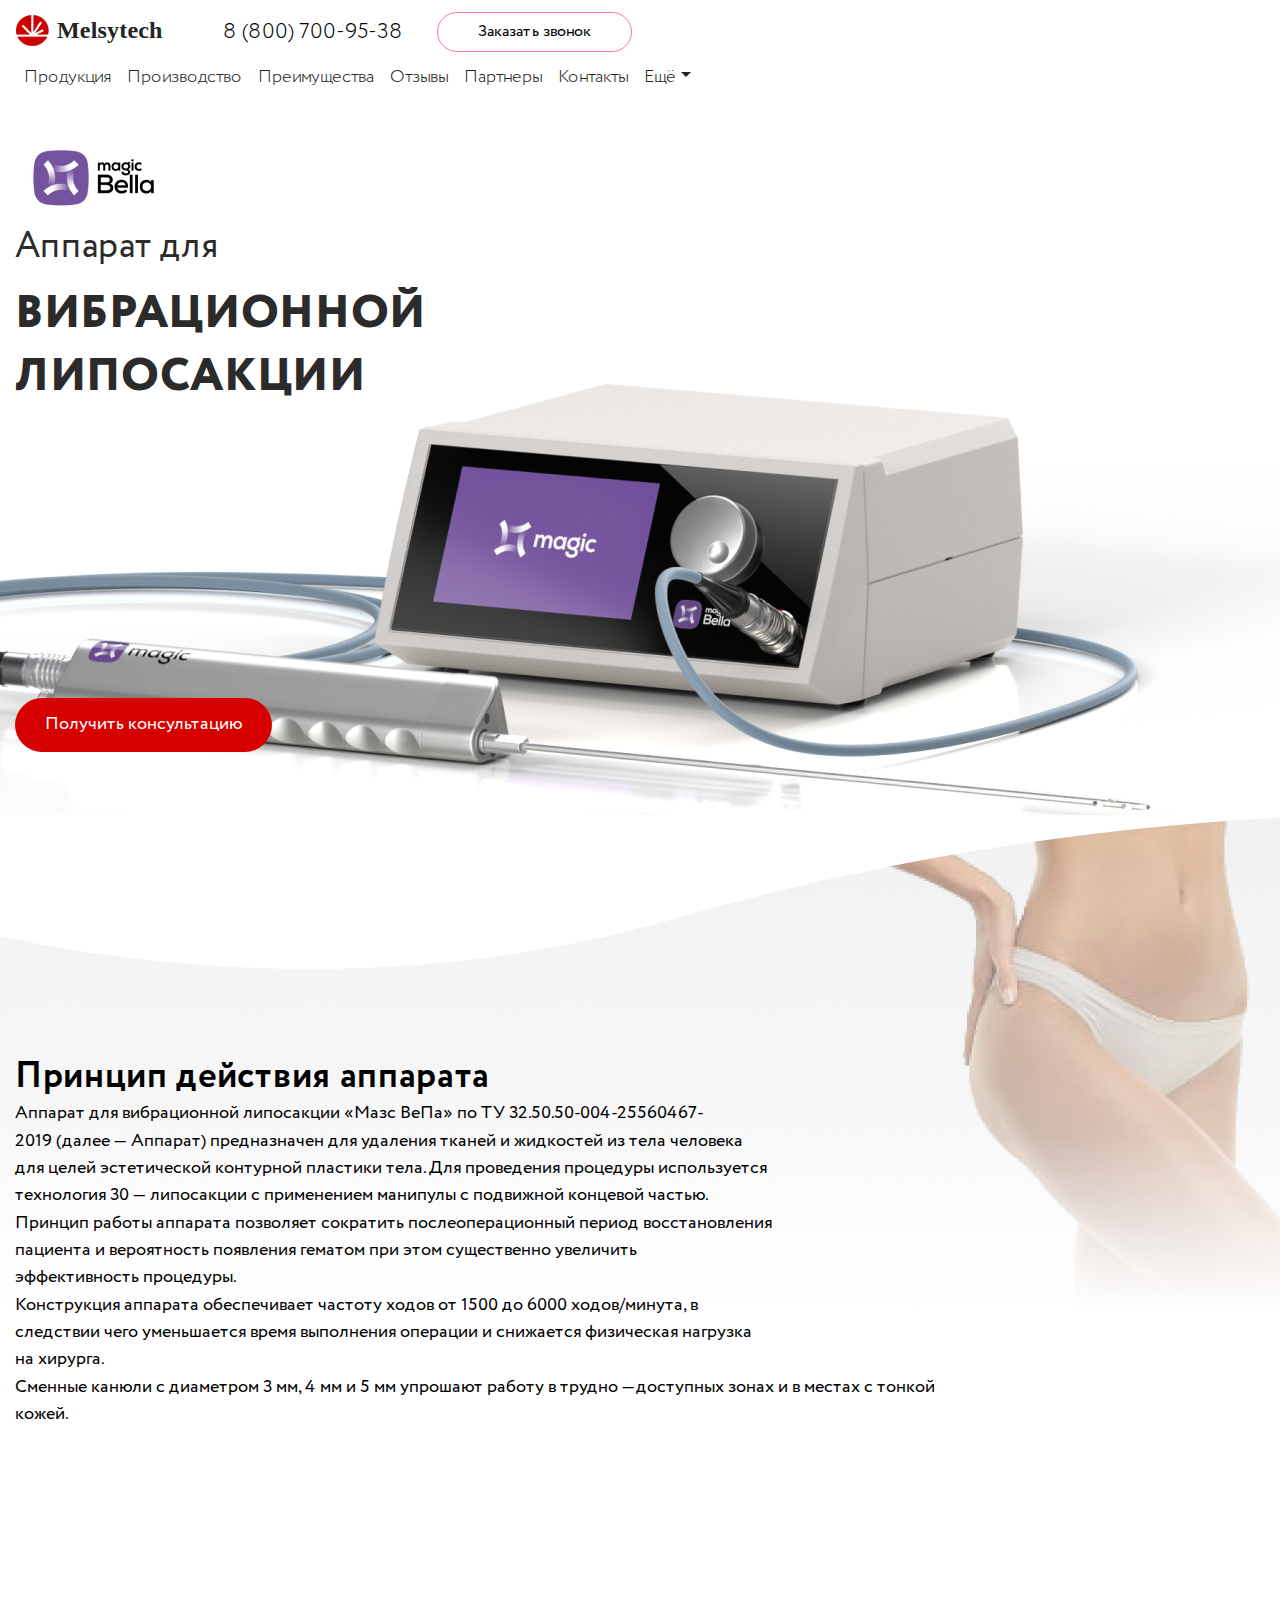
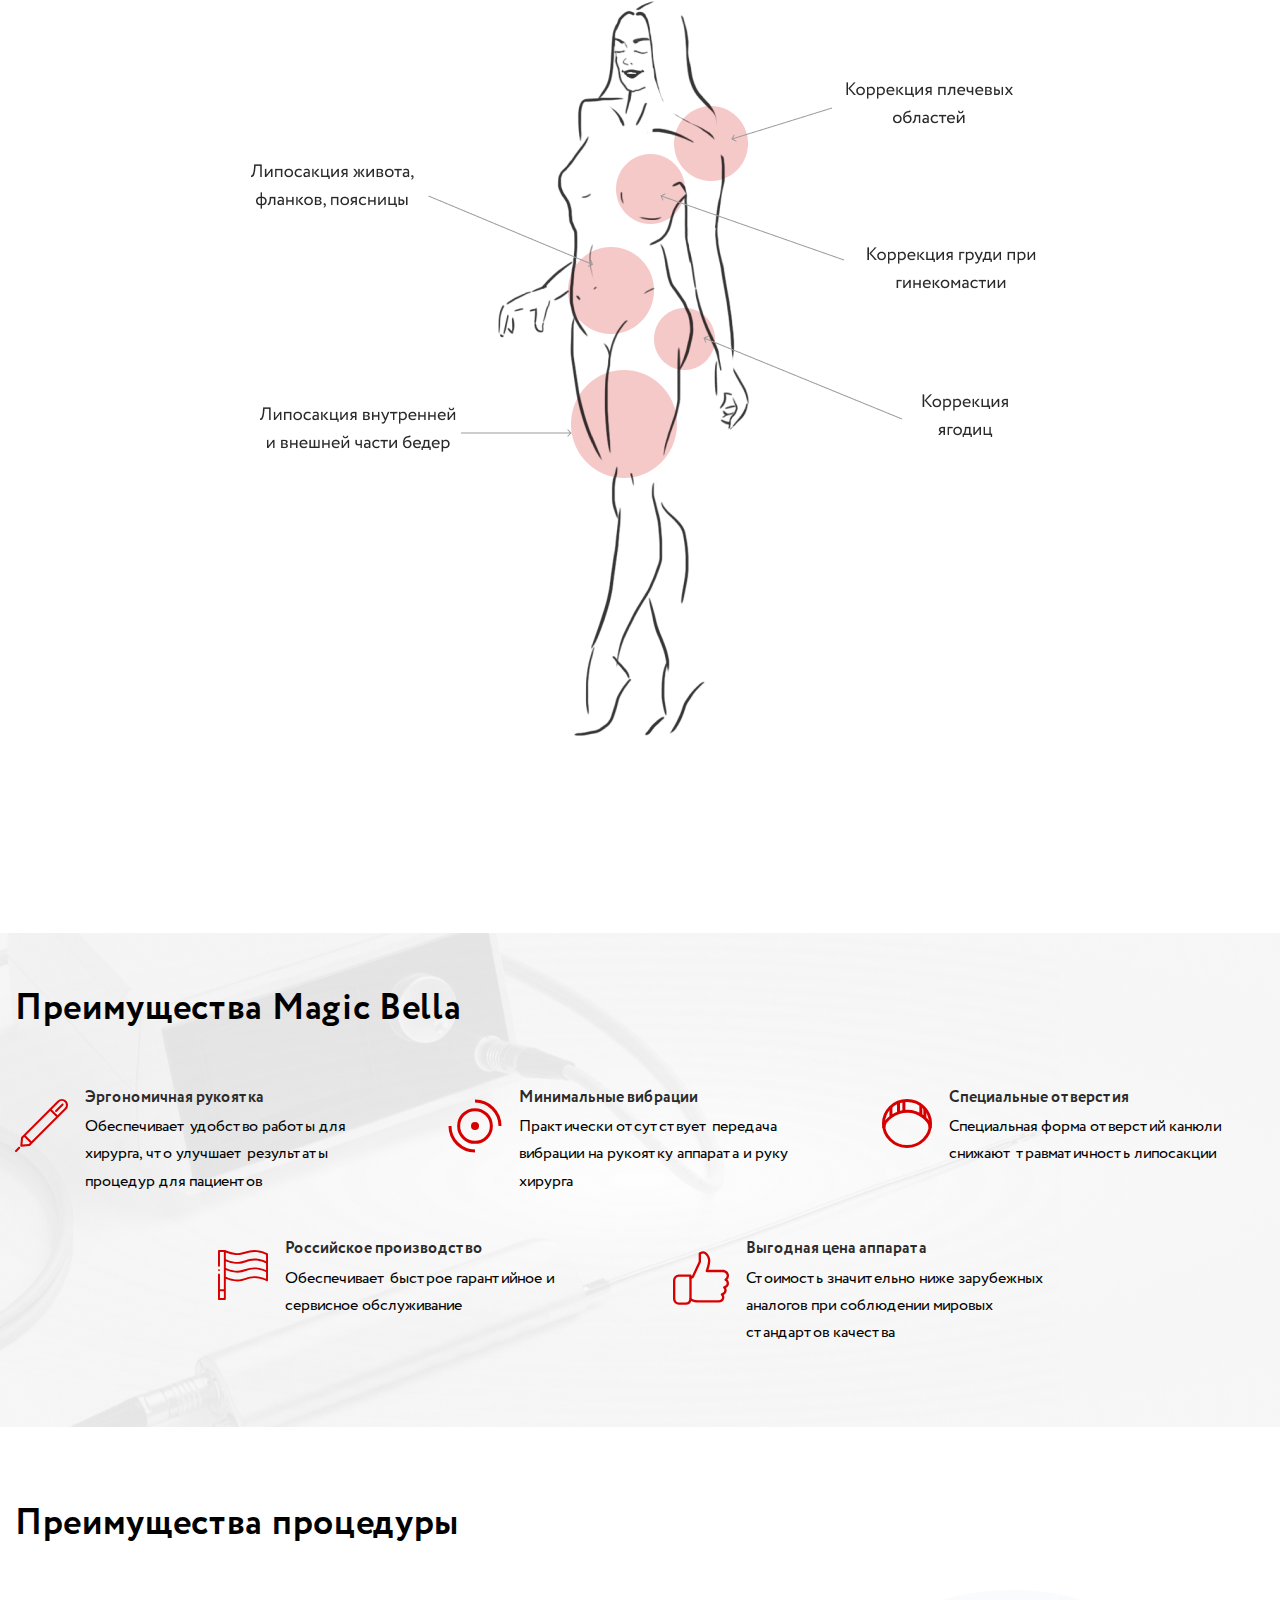
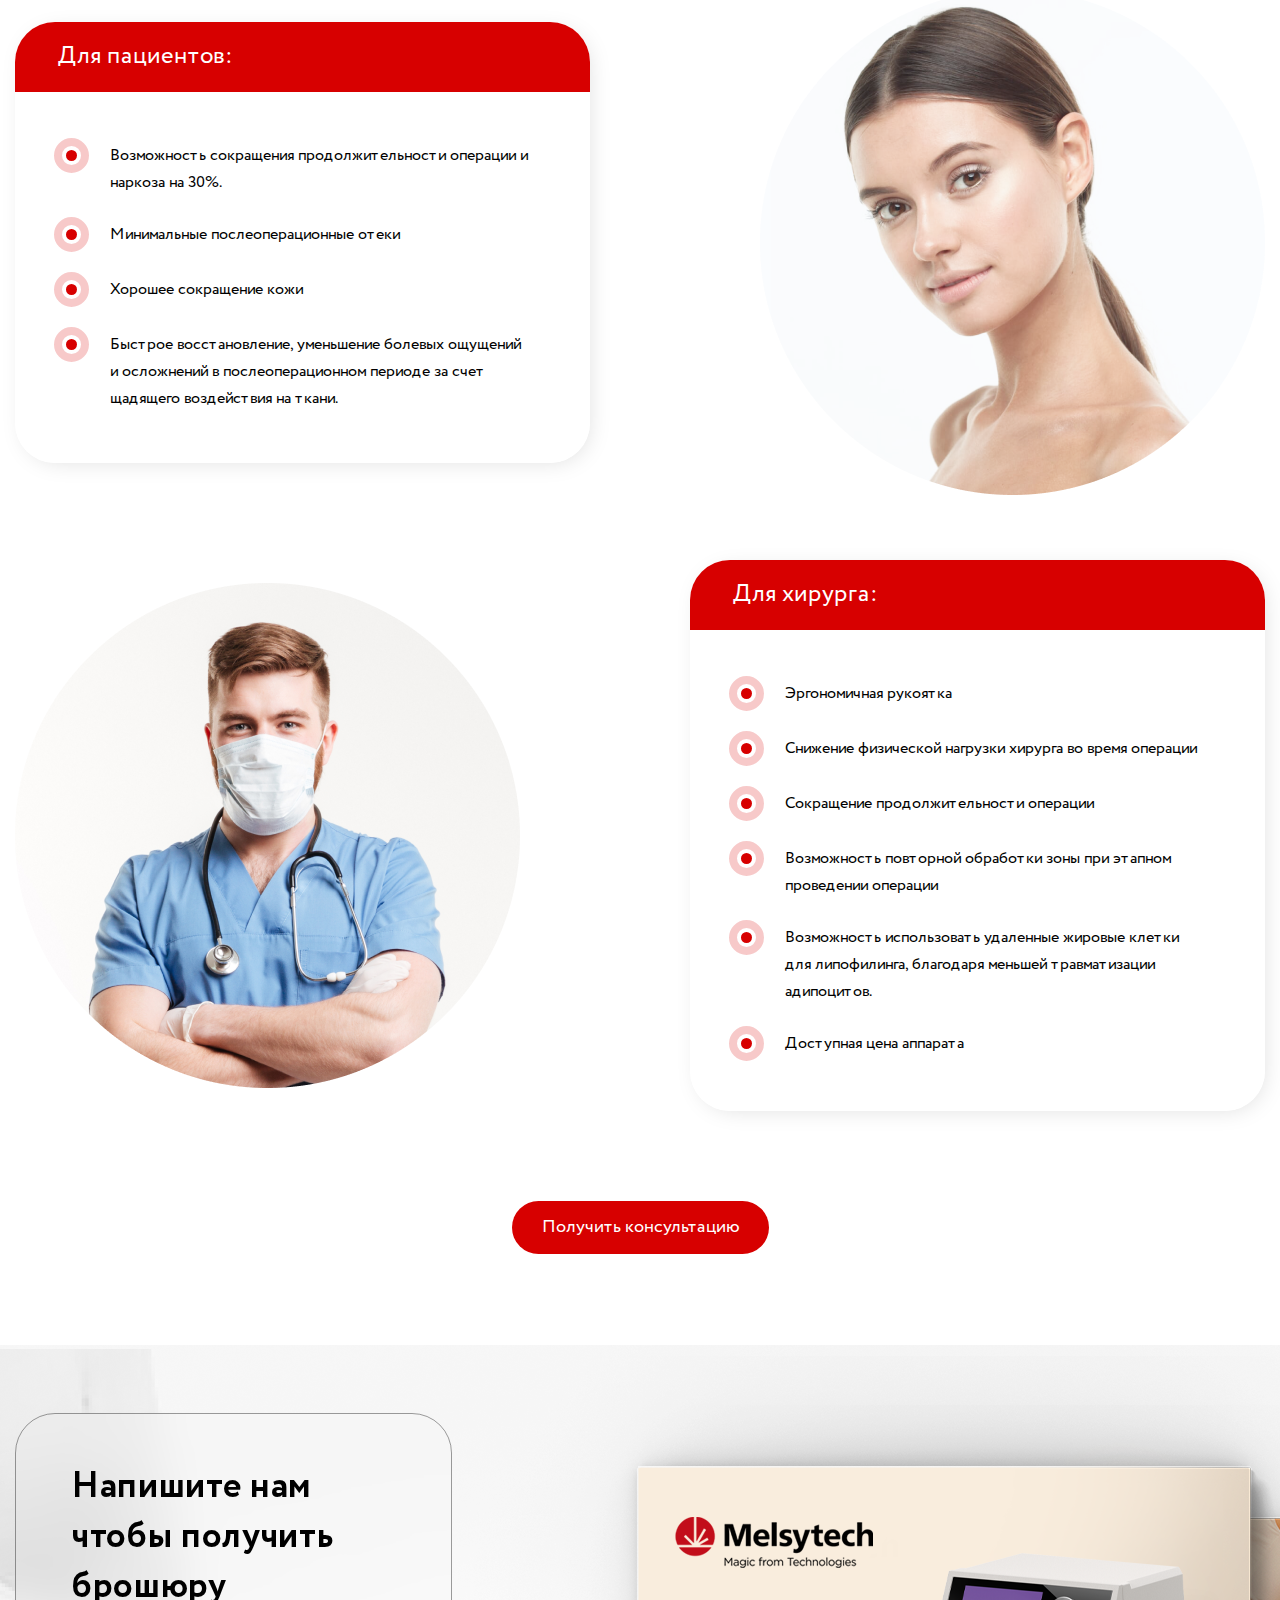
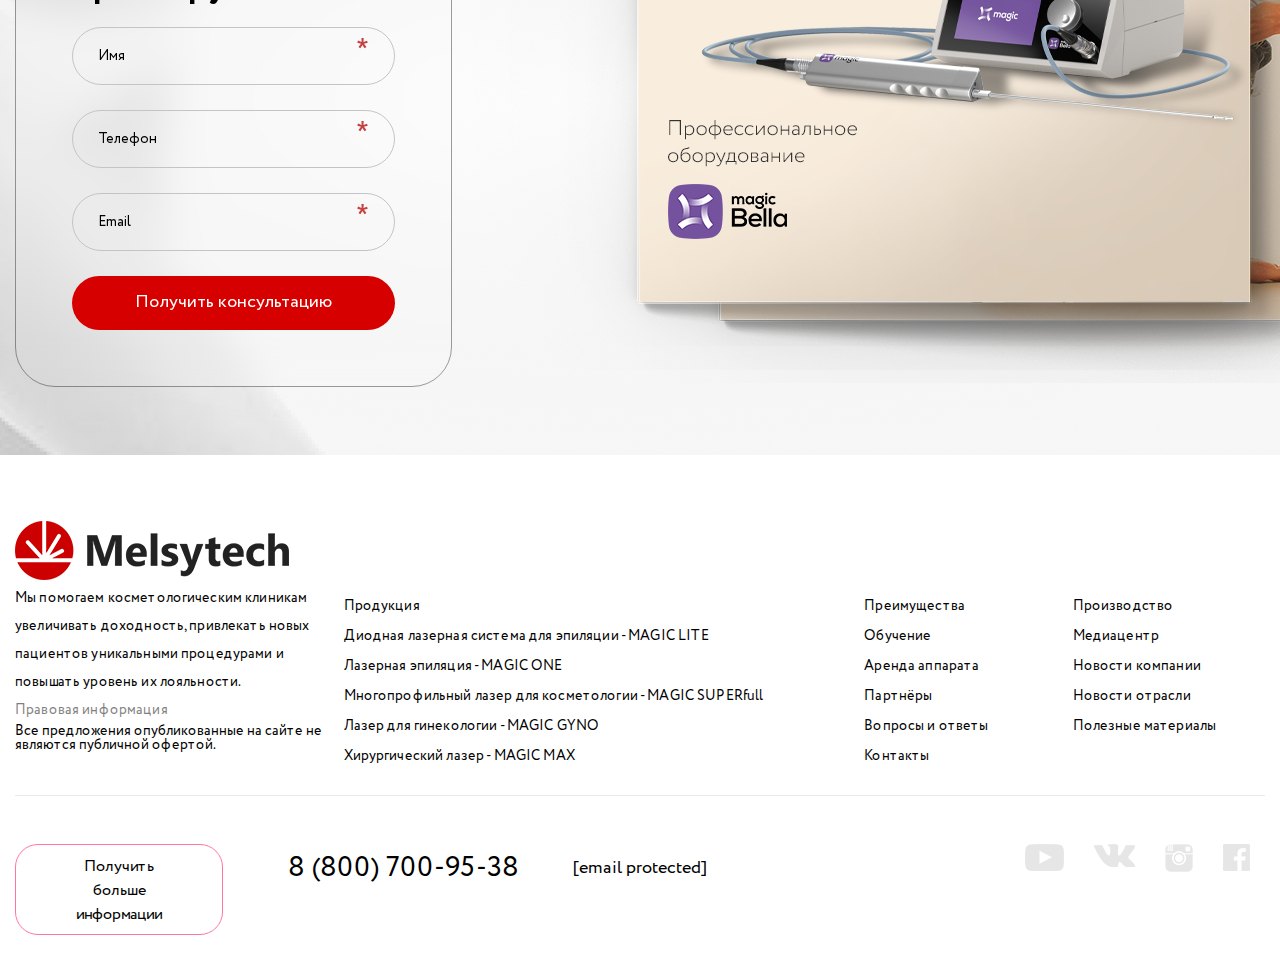
==== index.html @ e40ab468 "page is ready" ====
<!doctype html>
<html lang="ru">

<head>
	<!-- Required meta tags -->
	<meta charset="utf-8">
	<meta name="viewport" content="width=device-width, initial-scale=1, shrink-to-fit=no">

	<!-- Default CSS -->
	<link rel="stylesheet" media="all" href="./css/css_pSEHgID-V4VmDGfSqrvkkqEFLOm-zpzA_UMDF51PB4M.css" />
	<link rel="stylesheet" media="all" href="./css/css_j7OhJWzUs9A55HJG-12FuVq6Wwbp2AlneRuxqERbVkU.css" />
	<link rel="stylesheet" media="all" href="./css/css_Hq2mtmaqJSZX9ZZsW_N9668YguRRNv5N-fmL_kbcU0M.css" />

	<!-- Styles -->
	<link rel="stylesheet" href="./css/app.min.css">
	<title>Title</title>
</head>

<body>

	<header id="header header--main" class="header with-carousel" role="banner" aria-label="Шапка сайта">
		<nav class="navbar" id="navbar-top">
			<div class="container">
				<div class="navbar-expand-lg">
					<div class="row">
						<div class="wrapper-for-menu">
							<div class="top-nav-logo-tel">

								<section class="row region region-top-header">
									<a href="/" title="Главная" rel="home" class="navbar-brand">
										<img src="./images/dest/logo.png" alt="Главная" class="img-fluid d-inline-block align-top" />
										<span class="ml-2 d-none d-md-inline">Melsytech</span>
									</a>
									<div id="block-block-for-phone-and-button-in-header"
										class="block-with-phone-and-button-header block block-block-content block-block-contente2b92b1b-bab0-4127-a529-b491afe2fe18">


										<div class="content">
											<div class="row bs-1col block-content block-content--type-basic block-content--view-mode-default">

												<div class="col-sm-12 col-lg-12 col-xl-12 bs-region bs-region--main">

													<div
														class="clearfix text-formatted field field--name-body field--type-text-with-summary field--label-hidden field__item">
														<span><a href="tel:8 (800) 700-95-38">8 (800) 700-95-38</a></span>
														<a href="/form/request-call"
															class="btn btn-outline-primary webform-dialog webform-dialog-narrow button">Заказать
															звонок</a></div>

												</div>
											</div>


										</div>
									</div>

								</section>

							</div>
							<button class="navbar-toggler navbar-toggler-right" type="button" data-toggle="collapse"
								data-target="#CollapsingNavbar" aria-controls="CollapsingNavbar" aria-expanded="false"
								aria-label="Toggle navigation">
								<svg xmlns="http://www.w3.org/2000/svg" viewBox="0 0 30 30" width="30" height="30" focusable="false">
									<title>Menu</title>
									<path stroke="currentColor" stroke-width="2" stroke-linecap="round" stroke-miterlimit="10"
										d="M4 7h22M4 15h22M4 23h22"></path>
								</svg>
							</button>
						</div>
						<div class="collapse navbar-collapse" id="CollapsingNavbar">
							<nav role="navigation" aria-labelledby="block-lasermagic-main-menu-menu" id="block-lasermagic-main-menu"
								class="block block-menu navigation menu--main">

								<h2 class="sr-only" id="block-lasermagic-main-menu-menu">Основная навигация</h2>



								<ul class="clearfix nav navbar-nav">
									<li class="nav-item">
										<a href="/production" class="nav-link" data-drupal-link-system-path="node/8">Продукция</a>
									</li>
									<li class="nav-item">
										<a href="/proizvodstvo" class="nav-link" data-drupal-link-system-path="node/11">Производство</a>
									</li>
									<li class="nav-item">
										<a href="/preimuschestva" class="nav-link" data-drupal-link-system-path="node/9">Преимущества</a>
									</li>
									<li class="nav-item">
										<a href="/testimonials" class="nav-link" data-drupal-link-system-path="node/228">Отзывы</a>
									</li>
									<li class="nav-item">
										<a href="/partnery" class="nav-link" data-drupal-link-system-path="node/19">Партнеры</a>
									</li>
									<li class="nav-item">
										<a href="/contacts" class="nav-link" data-drupal-link-system-path="node/12">Контакты</a>
									</li>
									<li class="nav-item menu-item--expanded dropdown">
										<span class="nav-link dropdown-toggle" data-toggle="dropdown" aria-expanded="false"
											aria-haspopup="true">Ещё</span>
										<ul class="dropdown-menu">
											<li class="dropdown-item">
												<a href="/arenda-apparata" data-drupal-link-system-path="node/13">Аренда</a>
											</li>
											<li class="dropdown-item">
												<a href="/mediacenter" data-drupal-link-system-path="mediacenter">Медиацентр</a>
											</li>
											<li class="dropdown-item">
												<a href="/voprosy-i-otvety" data-drupal-link-system-path="node/323">Вопросы и ответы</a>
											</li>
											<li class="dropdown-item">
												<a href="/obuchenie" data-drupal-link-system-path="node/275">Обучение</a>
											</li>
										</ul>

									</li>
								</ul>



							</nav>


						</div>
					</div>
				</div>
			</div>
		</nav>
	</header>

	<main class="main">

		<section class="intro">
			<div class="container">
				<div class="intro__wrapper">
					<img src="./images/dest/magic.png" alt="Magic" class="intro__logo">
					<div class="intro__suptitle">
						Аппарат для
					</div>
					<h1 class="intro__title">
						вибрационной<br>
						липосакции
					</h1>
					<button type="button" class="btn btn-red intro__btn">
						Получить консультацию
					</button>
				</div>
			</div>

			<!-- <img src="./images/dest/intro.png" alt="intro" class="intro__bg"> -->
		</section>

		<section class="principle">
			<div class="container">
				<div class="principle__inner">
					<div class="principle__wrapper">
						<h2 class="principle__title">Принцип действия аппарата </h2>
						<p class="principle__text">
							Аппарат для вибрационной липосакции «Мазс ВеПа» по ТУ 32.50.50-004-25560467-<br>
							2019 (далее — Аппарат) предназначен для удаления тканей и жидкостей из тела человека<br>
							для целей эстетической контурной пластики тела. Для проведения процедуры используется<br>
							технология 30 — липосакции с применением манипулы с подвижной концевой частью.<br>
							Принцип работы аппарата позволяет сократить послеоперационный период восстановления<br>
							пациента и вероятность появления гематом при этом существенно увеличить<br>
							эффективность процедуры.<br>
							Конструкция аппарата обеспечивает частоту ходов от 1500 до 6000 ходов/минута, в<br>
							следствии чего уменьшается время выполнения операции и снижается физическая нагрузка<br>
							на хирурга.<br>
							Сменные канюли с диаметром 3 мм, 4 мм и 5 мм упрошают работу в трудно —доступных зонах и в местах с тонкой
							кожей.
						</p>
					</div>
				</div>
			</div>
		</section>

		<div class="area">
			<div class="container">
				<div class="area__wrapper">
					<h2 class="area__title no-xl xs">
						Области применения вибрационной липосакции
					</h2>
					<picture>
						<source srcset="./images/dest/area--mobile.png" media="(max-width: 767px)" />
						<img src="./images/dest/area.png" alt="principle" class="area__img" />
					</picture>
					<div class="area__box no-xl xs">
						<div class="area__list">
							<div class="area__item">
								<span class="area__number">
									1
								</span>
								<p class="area__text">
									Липосакция живота, фланков, поясницы
								</p>
							</div>

							<div class="area__item">
								<span class="area__number">
									2
								</span>
								<p class="area__text">
									Коррекция плечевых областей
								</p>
							</div>

							<div class="area__item">
								<span class="area__number">
									3
								</span>
								<p class="area__text">
									Липосакция внутренней и внешней части бедер
								</p>
							</div>

							<div class="area__item">
								<span class="area__number">
									4
								</span>
								<p class="area__text">
									Коррекция груди при гинекомастии
								</p>
							</div>

							<div class="area__item">
								<span class="area__number">
									5
								</span>
								<p class="area__text">
									Коррекция ягодиц
								</p>
							</div>
						</div>

						<div class="btn__center">
							<button type="button" class="btn btn-red area__btn">
								Получить консультацию
							</button>
						</div>
					</div>
				</div>
			</div>
		</div>

		<section class="benefits">
			<div class="container">
				<h2 class="benefits__title">
					Преимущества<br class="no-xl xs"> Magic Bella
				</h2>
				<div class="benefits__inner">
					<div class="benefits__line">
						<div class="benefits__item">
							<img src="./images/dest/benefits/1.svg" alt="Icon" class="benefits__icon">
							<div class="benefits__content">
								<h3 class="benefits__item__title">
									Эргономичная рукоятка
								</h3>
								<p class="benefits__item__description">
									Обеспечивает удобство работы
									для хирурга, что улучшает результаты
									процедур для пациентов
								</p>
							</div>
						</div>

						<div class="benefits__item">
							<img src="./images/dest/benefits/2.svg" alt="Icon" class="benefits__icon">
							<div class="benefits__content">
								<h3 class="benefits__item__title">
									Минимальные вибрации
								</h3>
								<p class="benefits__item__description">
									Практически отсутствует передача вибрации на рукоятку аппарата и руку хирурга
								</p>
							</div>
						</div>

						<div class="benefits__item">
							<img src="./images/dest/benefits/3.svg" alt="Icon" class="benefits__icon">
							<div class="benefits__content">
								<h3 class="benefits__item__title">
									Специальные отверстия
								</h3>
								<p class="benefits__item__description">
									Специальная форма отверстий канюли снижают травматичность липосакции
								</p>
							</div>
						</div>
					</div>

					<div class="benefits__line benefits__line--two">
						<div class="benefits__item">
							<img src="./images/dest/benefits/4.svg" alt="Icon" class="benefits__icon">
							<div class="benefits__content">
								<h3 class="benefits__item__title">
									Российское производство
								</h3>
								<p class="benefits__item__description">
									Обеспечивает быстрое гарантийное
									и сервисное обслуживание
								</p>
							</div>
						</div>

						<div class="benefits__item">
							<img src="./images/dest/benefits/5.svg" alt="Icon" class="benefits__icon">
							<div class="benefits__content">
								<h3 class="benefits__item__title">
									Выгодная цена аппарата
								</h3>
								<p class="benefits__item__description">
									Стоимость значительно ниже
									зарубежных аналогов при соблюдении
									мировых стандартов качества
								</p>
							</div>
						</div>
					</div>
				</div>
			</div>
		</section>

		<section class="advantages">
			<div class="container">
				<h2 class="advantages__title">
					Преимущества процедуры
				</h2>

				<div class="advantages__inner">

					<div class="advantages__item">

						<div class="advantages__info">
							<div class="advanages__header">
								<h4 class="advantages__infO__title">
									Для пациентов:
								</h4>
							</div>

							<ul class="advantages__list">

								<li class="advantages__list__item">
									<img src="./images/dest/list.svg" alt="dot" class="advantages__list__icon">
									<span class="advantages__list__text">
										Возможность сокращения продолжительности операции и наркоза на 30%.
									</span>
								</li>

								<li class="advantages__list__item">
									<img src="./images/dest/list.svg" alt="dot" class="advantages__list__icon">
									<span class="advantages__list__text">
										Минимальные послеоперационные отеки
									</span>
								</li>

								<li class="advantages__list__item">
									<img src="./images/dest/list.svg" alt="dot" class="advantages__list__icon">
									<span class="advantages__list__text">
										Хорошее сокращение кожи
									</span>
								</li>

								<li class="advantages__list__item">
									<img src="./images/dest/list.svg" alt="dot" class="advantages__list__icon">
									<span class="advantages__list__text">
										Быстрое восстановление, уменьшение болевых ощущений и осложнений в послеоперационном периоде за счет
										щадящего воздействия на ткани.
									</span>
								</li>

							</ul>

						</div>

						<img src="./images/dest/advantages-1.png" alt="advantages" class="advantages__photo">
					</div>

					<div class="advantages__item">

						<img src="./images/dest/advantages-2.png" alt="advantages" class="advantages__photo">

						<div class="advantages__info">
							<div class="advanages__header">
								<h4 class="advantages__infO__title">
									Для хирурга:
								</h4>
							</div>

							<ul class="advantages__list">

								<li class="advantages__list__item">
									<img src="./images/dest/list.svg" alt="dot" class="advantages__list__icon">
									<span class="advantages__list__text">
										Эргономичная рукоятка
									</span>
								</li>

								<li class="advantages__list__item">
									<img src="./images/dest/list.svg" alt="dot" class="advantages__list__icon">
									<span class="advantages__list__text">
										Снижение физической нагрузки хирурга во время операции
									</span>
								</li>

								<li class="advantages__list__item">
									<img src="./images/dest/list.svg" alt="dot" class="advantages__list__icon">
									<span class="advantages__list__text">
										Сокращение продолжительности операции
									</span>
								</li>

								<li class="advantages__list__item">
									<img src="./images/dest/list.svg" alt="dot" class="advantages__list__icon">
									<span class="advantages__list__text">
										Возможность повторной обработки зоны при этапном проведении операции
									</span>
								</li>

								<li class="advantages__list__item">
									<img src="./images/dest/list.svg" alt="dot" class="advantages__list__icon">
									<span class="advantages__list__text">
										Возможность использовать удаленные жировые клетки для липофилинга, благодаря меньшей травматизации
										адипоцитов.
									</span>
								</li>

								<li class="advantages__list__item">
									<img src="./images/dest/list.svg" alt="dot" class="advantages__list__icon">
									<span class="advantages__list__text">
										Доступная цена аппарата
									</span>
								</li>

							</ul>

						</div>

					</div>

				</div>

				<div class="btn__center">
					<button type="button" class="btn btn-red advantages__btn">
						Получить консультацию
					</button>
				</div>
			</div>
		</section>

		<section class="contact">
			<img src="./images/dest/contact__img--1.png" alt="Image" class="contact__img no-md">
			<div class="container">
				<img src="./images/dest/contact__img--1.png" alt="Image" class="contact__img no-xl md">
				<div class="contact__inner">
					<div class="contact__form">
						<form action="/" class="form contact__form">
							<div class="form__wrapper">
								<h2 class="form__title">
									Напишите нам чтобы получить брошюру
								</h2>
								<div class="form__item">
									<input placeholder="Имя" type="text" id="name" name="name" class="form__input" required>
									<img src="./images/dest/star.svg" alt="Star" class="form__star">
								</div>

								<div class="form__item">
									<input placeholder="Телефон" type="tel" id="tel" name="tel" class="form__input input__phone" required>
									<img src="./images/dest/star.svg" alt="Star" class="form__star">
								</div>

								<div class="form__item">
									<input placeholder="Email" type="email" id="email" name="email" class="form__input" required>
									<img src="./images/dest/star.svg" alt="Star" class="form__star">
								</div>

								<button type="submit" class="btn btn-red contact__btn">
									Получить консультацию
								</button>
							</div>
						</form>
					</div>

				</div>
			</div>
		</section>

	</main>

	<footer class="footer__main site-footer parallax_bottom">
		<div class="container-fluid">
			<div class="site-footer__top clearfix">
				<div class="container">
					<section class="row region region-footer-first mt-5 mb-4">
						<div id="block-block-for-logo-and-info-in-footer"
							class="block-footer-1 block block-block-content block-block-contentd25ac7ab-7446-4fb9-8442-0f6b44b1a794">


							<div class="content">
								<div class="row bs-1col block-content block-content--type-basic block-content--view-mode-default">

									<div class="col-sm-12 col-lg-12 col-xl-12 bs-region bs-region--main">

										<div
											class="clearfix text-formatted field field--name-body field--type-text-with-summary field--label-hidden field__item">
											<p><a href="https://magicprodo.ru/"><img alt="Лого" data-entity-type="file"
														data-entity-uuid="65def73d-9a71-4398-b2c8-cfa9a5104dd4"
														src="./images/dest/footer__logo.png" /></a>
											</p>

											<p class="branding-text-footer">Мы помогаем косметологическим клиникам увеличивать
												доходность, привлекать новых пациентов уникальными процедурами и повышать уровень их
												лояльности.</p>

											<p><a class="branding-text-footer branding-link-footer" href="/privacy-policy">Правовая
													информация</a></p>

											<p style="font-size: 14px;">Все предложения опубликованные на сайте не являются публичной
												офертой.</p>
										</div>

									</div>
								</div>


							</div>
						</div>
						<nav role="navigation" aria-labelledby="block-menu-in-footer-1-menu" id="block-menu-in-footer-1"
							class="block-footer-2 block block-menu navigation menu--menu-in-footer-1">

							<h2 class="sr-only" id="block-menu-in-footer-1-menu">Меню в футере 1</h2>



							<ul class="clearfix nav">
								<li class="nav-item">
									<a href="/production" class="nav-link" data-drupal-link-system-path="node/8">Продукция</a>
								</li>
								<li class="nav-item">
									<a href="/magic-lite" class="nav-link" data-drupal-link-system-path="node/229">Диодная лазерная
										система для эпиляции - MAGIC LITE</a>
								</li>
								<li class="nav-item">
									<a href="/magic-one" class="nav-link" data-drupal-link-system-path="node/1">Лазерная эпиляция -
										MAGIC ONE</a>
								</li>
								<li class="nav-item">
									<a href="/magic-super-full" class="nav-link" data-drupal-link-system-path="node/254">Многопрофильный
										лазер для косметологии - MAGIC
										SUPERfull</a>
								</li>
								<li class="nav-item">
									<a href="/magic-gyno" class="nav-link" data-drupal-link-system-path="node/4">Лазер для
										гинекологии - MAGIC GYNO</a>
								</li>
								<li class="nav-item">
									<a href="/magic-max" class="nav-link" data-drupal-link-system-path="node/5">Хирургический лазер
										- MAGIC MAX</a>
								</li>
							</ul>



						</nav>
						<nav role="navigation" aria-labelledby="block-menu-in-footer-2-menu" id="block-menu-in-footer-2"
							class="block-footer-3 block block-menu navigation menu--menu-in-footer-2">

							<h2 class="sr-only" id="block-menu-in-footer-2-menu">Меню в футере 2</h2>



							<ul class="clearfix nav">
								<li class="nav-item">
									<a href="/preimuschestva" class="nav-link" data-drupal-link-system-path="node/9">Преимущества</a>
								</li>
								<li class="nav-item">
									<a href="/obuchenie" class="nav-link" data-drupal-link-system-path="node/275">Обучение</a>
								</li>
								<li class="nav-item">
									<a href="/arenda-apparata" class="nav-link" data-drupal-link-system-path="node/13">Аренда
										аппарата</a>
								</li>
								<li class="nav-item">
									<a href="/partnery" class="nav-link" data-drupal-link-system-path="node/19">Партнёры</a>
								</li>
								<li class="nav-item">
									<a href="/voprosy-i-otvety" class="nav-link" data-drupal-link-system-path="node/323">Вопросы и
										ответы</a>
								</li>
								<li class="nav-item">
									<a href="/contacts" class="nav-link" data-drupal-link-system-path="node/12">Контакты</a>
								</li>
							</ul>



						</nav>
						<nav role="navigation" aria-labelledby="block-menu-in-footer-3-menu" id="block-menu-in-footer-3"
							class="block-footer-4 block block-menu navigation menu--menu-in-footer-3">

							<h2 class="sr-only" id="block-menu-in-footer-3-menu">Меню в футере 3</h2>



							<ul class="clearfix nav">
								<li class="nav-item">
									<a href="/proizvodstvo" class="nav-link" data-drupal-link-system-path="node/11">Производство</a>
								</li>
								<li class="nav-item">
									<a href="/mediacenter" class="nav-link" data-drupal-link-system-path="mediacenter">Медиацентр</a>
								</li>
								<li class="nav-item">
									<a href="/dev" class="nav-link" data-drupal-link-system-path="node/18">Новости компании</a>
								</li>
								<li class="nav-item">
									<a href="/dev" class="nav-link" data-drupal-link-system-path="node/18">Новости отрасли</a>
								</li>
								<li class="nav-item">
									<a href="" class="nav-link">Полезные материалы</a>
								</li>
							</ul>



						</nav>

					</section>
					<hr>
				</div>




			</div>
			<div class="site-footer__bottom">
				<div class="container">
					<section class="row region region-footer-fifth">
						<div id="block-block-for-phone-links-and-email-in-footer"
							class="col-md-12 mt-4 block block-block-content block-block-content2802f2a2-1aac-4e63-b4dd-2a575f2d80d1">


							<div class="content">
								<div class="row bs-1col block-content block-content--type-basic block-content--view-mode-default">

									<div class="col-sm-12 col-lg-12 col-xl-12 bs-region bs-region--main">

										<div
											class="clearfix text-formatted field field--name-body field--type-text-with-summary field--label-hidden field__item">
											<div class="row block-footer-bottom">
												<a href="/form/request-call"
													class="webform-dialog webform-dialog-narrow button btn btn-outline-primary col-xl-3 col-lg-2 col-md-3 link-button"
													href="#">Получить больше информации</a>
												<div class="col-xl-6 col-lg-7 col-md-8 phone-email">
													<span class="phone"><a href="tel:8 (800) 700-95-38">8 (800) 700-95-38</a></span>
													<span class="email"><a
															href="/cdn-cgi/l/email-protection#036a6d656c436e62646a6073716c676c2d7176"><span
																class="__cf_email__"
																data-cfemail="c5acaba3aa85a8a4a2aca6b5b7aaa1aaebb7b0">[email&#160;protected]</span></a></span>
												</div>
												<div class="col-xl-3 col-md-4 col-lg-3 social-buttons">
													<span class="margin-right"><a href="https://www.youtube.com/c/MAGICTECHNOLOGY_MELSYTECH"
															target="_blank"><img alt="youtube" data-entity-type="file"
																data-entity-uuid="2c79c9c1-2110-4d2c-815a-6ae797b362a5"
																src="./images/dest/youtube.png" /></a></span>
													<span class="margin-right">
														<a href="https://vk.com/melsytech" target="_blank">
															<img alt="vk" data-entity-type="file"
																data-entity-uuid="c080bbe4-3f35-4c2c-a50e-452a9e0e36be" src="./images/dest/vk.png" />
														</a>
													</span>
													<span class="margin-right">
														<a href="https://www.instagram.com/melsytech/" target="_blank"><img alt="instagram"
																data-entity-type="file" data-entity-uuid="2421e08a-a690-4d38-b714-cd0d95225852"
																src="./images/dest/insta.png" /></a>
													</span>
													<span>
														<a href="https://www.facebook.com/melsytech/" target="_blank"><img alt="fb"
																data-entity-type="file" data-entity-uuid="8645f76d-d4e6-42d0-b4e4-1773b040dda8"
																src="./images/dest/fa.png" /></a>
													</span>
												</div>
											</div>

										</div>

									</div>
								</div>


							</div>
						</div>
						<div id="block-callback"
							class="block block-block-content block-block-contentc74ef09c-5495-4966-9ecb-b12cd3617860">


							<div class="content">
								<div class="row bs-1col block-content block-content--type-basic block-content--view-mode-default">

									<div class="col-sm-12 col-lg-12 col-xl-12 bs-region bs-region--main">

										<div
											class="clearfix text-formatted field field--name-body field--type-text-with-summary field--label-hidden field__item">
											<link rel="stylesheet" href="https://cdn.envybox.io/widget/cbk.css">
											<script data-cfasync="false"
												src="/cdn-cgi/scripts/5c5dd728/cloudflare-static/email-decode.min.js"></script>
											<script type="bc64cd14e40db4c57ac232f1-text/javascript"
												src="https://cdn.envybox.io/widget/cbk.js?wcb_code=9f79e26b5b40a9ec33d45810763acee3"
												charset="UTF-8" async></script>

										</div>

									</div>
								</div>


							</div>
						</div>

					</section>
				</div>

			</div>
		</div>
	</footer>

	<!-- jQuery -->
	<script src="./js/include/jquery.min.js"></script>

	<!-- jQuery maskedinput -->
	<script src="./js/include/jquery.maskedinput.min.js"></script>

	<!-- Default JS -->
	<script src="./js/js_VXCkxUSMVGTIk21zQHmOR2DOg03uimyHyaqREtatmvU.js"
		type="bc64cd14e40db4c57ac232f1-text/javascript"></script>
	<script src="./js/js_whkGFezq-3UGGWxh8DIczZEDIQo2LcxvKuXEEcZ5jJk.js"></script>
	<script src="https://ajax.cloudflare.com/cdn-cgi/scripts/7089c43e/cloudflare-static/rocket-loader.min.js"
		data-cf-settings="bc64cd14e40db4c57ac232f1-|49" defer=""></script>


	<!-- Custom JS -->
	<script src="./js/app.min.js"></script>
</body>

</html>
---- css/css_pSEHgID-V4VmDGfSqrvkkqEFLOm-zpzA_UMDF51PB4M.css ----
.ajax-progress {
  display: inline-block;
  padding: 1px 5px 2px 5px;
}
[dir="rtl"] .ajax-progress {
  float: right;
}
.ajax-progress-throbber .throbber {
  display: inline;
  padding: 1px 5px 2px;
  background: transparent url(/core/misc/throbber-active.gif) no-repeat 0 center;
}
.ajax-progress-throbber .message {
  display: inline;
  padding: 1px 5px 2px;
}
tr .ajax-progress-throbber .throbber {
  margin: 0 2px;
}
.ajax-progress-bar {
  width: 16em;
}
.ajax-progress-fullscreen {
  position: fixed;
  z-index: 1000;
  top: 48.5%;
  left: 49%;
  width: 24px;
  height: 24px;
  padding: 4px;
  opacity: 0.9;
  border-radius: 7px;
  background-color: #232323;
  background-image: url(/core/misc/loading-small.gif);
  background-repeat: no-repeat;
  background-position: center center;
}
[dir="rtl"] .ajax-progress-fullscreen {
  right: 49%;
  left: auto;
}
.text-align-left {
  text-align: left;
}
.text-align-right {
  text-align: right;
}
.text-align-center {
  text-align: center;
}
.text-align-justify {
  text-align: justify;
}
.align-left {
  float: left;
}
.align-right {
  float: right;
}
.align-center {
  display: block;
  margin-right: auto;
  margin-left: auto;
}
.js input.form-autocomplete {
  background-image: url(/core/misc/throbber-inactive.png);
  background-repeat: no-repeat;
  background-position: 100% center;
}
.js[dir="rtl"] input.form-autocomplete {
  background-position: 0% center;
}
.js input.form-autocomplete.ui-autocomplete-loading {
  background-image: url(/core/misc/throbber-active.gif);
  background-position: 100% center;
}
.js[dir="rtl"] input.form-autocomplete.ui-autocomplete-loading {
  background-position: 0% center;
}
.fieldgroup {
  padding: 0;
  border-width: 0;
}
.container-inline div,
.container-inline label {
  display: inline-block;
}
.container-inline .details-wrapper {
  display: block;
}
.clearfix:after {
  display: table;
  clear: both;
  content: "";
}
.js details:not([open]) .details-wrapper {
  display: none;
}
.hidden {
  display: none;
}
.visually-hidden {
  position: absolute !important;
  overflow: hidden;
  clip: rect(1px, 1px, 1px, 1px);
  width: 1px;
  height: 1px;
  word-wrap: normal;
}
.visually-hidden.focusable:active,
.visually-hidden.focusable:focus {
  position: static !important;
  overflow: visible;
  clip: auto;
  width: auto;
  height: auto;
}
.invisible {
  visibility: hidden;
}
.item-list__comma-list,
.item-list__comma-list li {
  display: inline;
}
.item-list__comma-list {
  margin: 0;
  padding: 0;
}
.item-list__comma-list li:after {
  content: ", ";
}
.item-list__comma-list li:last-child:after {
  content: "";
}
.js .js-hide {
  display: none;
}
.js-show {
  display: none;
}
.js .js-show {
  display: block;
}
.nowrap {
  white-space: nowrap;
}
.position-container {
  position: relative;
}
.progress {
  position: relative;
}
.progress__track {
  min-width: 100px;
  max-width: 100%;
  height: 16px;
  margin-top: 5px;
  border: 1px solid;
  background-color: #fff;
}
.progress__bar {
  width: 3%;
  min-width: 3%;
  max-width: 100%;
  height: 16px;
  background-color: #000;
}
.progress__description,
.progress__percentage {
  overflow: hidden;
  margin-top: 0.2em;
  color: #555;
  font-size: 0.875em;
}
.progress__description {
  float: left;
}
[dir="rtl"] .progress__description {
  float: right;
}
.progress__percentage {
  float: right;
}
[dir="rtl"] .progress__percentage {
  float: left;
}
.progress--small .progress__track {
  height: 7px;
}
.progress--small .progress__bar {
  height: 7px;
  background-size: 20px 20px;
}
.reset-appearance {
  margin: 0;
  padding: 0;
  border: 0 none;
  background: transparent;
  line-height: inherit;
  -webkit-appearance: none;
  -moz-appearance: none;
  appearance: none;
}
.resize-none {
  resize: none;
}
.resize-vertical {
  min-height: 2em;
  resize: vertical;
}
.resize-horizontal {
  max-width: 100%;
  resize: horizontal;
}
.resize-both {
  max-width: 100%;
  min-height: 2em;
  resize: both;
}
table.sticky-header {
  z-index: 500;
  top: 0;
  margin-top: 0;
  background-color: #fff;
}
.system-status-counter__status-icon {
  display: inline-block;
  width: 25px;
  height: 25px;
  vertical-align: middle;
}
.system-status-counter__status-icon:before {
  display: block;
  width: 100%;
  height: 100%;
  content: "";
  background-repeat: no-repeat;
  background-position: center 2px;
  background-size: 16px;
}
.system-status-counter__status-icon--error:before {
  background-image: url(/core/misc/icons/e32700/error.svg);
}
.system-status-counter__status-icon--warning:before {
  background-image: url(/core/misc/icons/e29700/warning.svg);
}
.system-status-counter__status-icon--checked:before {
  background-image: url(/core/misc/icons/73b355/check.svg);
}
.system-status-report-counters__item {
  width: 100%;
  margin-bottom: 0.5em;
  padding: 0.5em 0;
  text-align: center;
  white-space: nowrap;
  background-color: rgba(0, 0, 0, 0.063);
}
@media screen and (min-width: 60em) {
  .system-status-report-counters {
    display: flex;
    flex-wrap: wrap;
    justify-content: space-between;
  }
  .system-status-report-counters__item--half-width {
    width: 49%;
  }
  .system-status-report-counters__item--third-width {
    width: 33%;
  }
}
.system-status-general-info__item {
  margin-top: 1em;
  padding: 0 1em 1em;
  border: 1px solid #ccc;
}
.system-status-general-info__item-title {
  border-bottom: 1px solid #ccc;
}
body.drag {
  cursor: move;
}
tr.region-title {
  font-weight: bold;
}
tr.region-message {
  color: #999;
}
tr.region-populated {
  display: none;
}
tr.add-new .tabledrag-changed {
  display: none;
}
.draggable a.tabledrag-handle {
  float: left;
  overflow: hidden;
  height: 1.7em;
  margin-left: -1em;
  cursor: move;
  text-decoration: none;
}
[dir="rtl"] .draggable a.tabledrag-handle {
  float: right;
  margin-right: -1em;
  margin-left: 0;
}
a.tabledrag-handle:hover {
  text-decoration: none;
}
a.tabledrag-handle .handle {
  width: 14px;
  height: 14px;
  margin: -0.4em 0.5em 0;
  padding: 0.42em 0.5em;
  background: url(/core/misc/icons/787878/move.svg) no-repeat 6px 7px;
}
a.tabledrag-handle:hover .handle,
a.tabledrag-handle:focus .handle {
  background-image: url(/core/misc/icons/000000/move.svg);
}
.touchevents .draggable td {
  padding: 0 10px;
}
.touchevents .draggable .menu-item__link {
  display: inline-block;
  padding: 10px 0;
}
.touchevents a.tabledrag-handle {
  width: 40px;
  height: 44px;
}
.touchevents a.tabledrag-handle .handle {
  height: 21px;
  background-position: 40% 19px;
}
[dir="rtl"] .touch a.tabledrag-handle .handle {
  background-position: right 40% top 19px;
}
.touchevents .draggable.drag a.tabledrag-handle .handle {
  background-position: 50% -32px;
}
.tabledrag-toggle-weight-wrapper {
  text-align: right;
}
[dir="rtl"] .tabledrag-toggle-weight-wrapper {
  text-align: left;
}
.indentation {
  float: left;
  width: 20px;
  height: 1.7em;
  margin: -0.4em 0.2em -0.4em -0.4em;
  padding: 0.42em 0 0.42em 0.6em;
}
[dir="rtl"] .indentation {
  float: right;
  margin: -0.4em -0.4em -0.4em 0.2em;
  padding: 0.42em 0.6em 0.42em 0;
}
.tablesort {
  display: inline-block;
  width: 16px;
  height: 16px;
  background-size: 100%;
}
.tablesort--asc {
  background-image: url(/core/misc/icons/787878/twistie-down.svg);
}
.tablesort--desc {
  background-image: url(/core/misc/icons/787878/twistie-up.svg);
}
div.tree-child {
  background: url(/core/misc/tree.png) no-repeat 11px center;
}
div.tree-child-last {
  background: url(/core/misc/tree-bottom.png) no-repeat 11px center;
}
[dir="rtl"] div.tree-child,
[dir="rtl"] div.tree-child-last {
  background-position: -65px center;
}
div.tree-child-horizontal {
  background: url(/core/misc/tree.png) no-repeat -11px center;
}
.ui-helper-hidden {
  display: none;
}
.ui-helper-hidden-accessible {
  border: 0;
  clip: rect(0 0 0 0);
  height: 1px;
  margin: -1px;
  overflow: hidden;
  padding: 0;
  position: absolute;
  width: 1px;
}
.ui-helper-reset {
  margin: 0;
  padding: 0;
  border: 0;
  outline: 0;
  line-height: 1.3;
  text-decoration: none;
  font-size: 100%;
  list-style: none;
}
.ui-helper-clearfix:before,
.ui-helper-clearfix:after {
  content: "";
  display: table;
  border-collapse: collapse;
}
.ui-helper-clearfix:after {
  clear: both;
}
.ui-helper-zfix {
  width: 100%;
  height: 100%;
  top: 0;
  left: 0;
  position: absolute;
  opacity: 0;
  filter: Alpha(Opacity=0);
}
.ui-front {
  z-index: 100;
}
.ui-state-disabled {
  cursor: default !important;
  pointer-events: none;
}
.ui-icon {
  display: inline-block;
  vertical-align: middle;
  margin-top: -0.25em;
  position: relative;
  text-indent: -99999px;
  overflow: hidden;
  background-repeat: no-repeat;
}
.ui-widget-icon-block {
  left: 50%;
  margin-left: -8px;
  display: block;
}
.ui-widget-overlay {
  position: fixed;
  top: 0;
  left: 0;
  width: 100%;
  height: 100%;
}
.ui-button {
  padding: 0.4em 1em;
  display: inline-block;
  position: relative;
  line-height: normal;
  margin-right: 0.1em;
  cursor: pointer;
  vertical-align: middle;
  text-align: center;
  -webkit-user-select: none;
  -moz-user-select: none;
  -ms-user-select: none;
  user-select: none;
  overflow: visible;
}
.ui-button,
.ui-button:link,
.ui-button:visited,
.ui-button:hover,
.ui-button:active {
  text-decoration: none;
}
.ui-button-icon-only {
  width: 2em;
  box-sizing: border-box;
  text-indent: -9999px;
  white-space: nowrap;
}
input.ui-button.ui-button-icon-only {
  text-indent: 0;
}
.ui-button-icon-only .ui-icon {
  position: absolute;
  top: 50%;
  left: 50%;
  margin-top: -8px;
  margin-left: -8px;
}
.ui-button.ui-icon-notext .ui-icon {
  padding: 0;
  width: 2.1em;
  height: 2.1em;
  text-indent: -9999px;
  white-space: nowrap;
}
input.ui-button.ui-icon-notext .ui-icon {
  width: auto;
  height: auto;
  text-indent: 0;
  white-space: normal;
  padding: 0.4em 1em;
}
input.ui-button::-moz-focus-inner,
button.ui-button::-moz-focus-inner {
  border: 0;
  padding: 0;
}
.ui-resizable {
  position: relative;
}
.ui-resizable-handle {
  position: absolute;
  font-size: 0.1px;
  display: block;
  -ms-touch-action: none;
  touch-action: none;
}
.ui-resizable-disabled .ui-resizable-handle,
.ui-resizable-autohide .ui-resizable-handle {
  display: none;
}
.ui-resizable-n {
  cursor: n-resize;
  height: 7px;
  width: 100%;
  top: -5px;
  left: 0;
}
.ui-resizable-s {
  cursor: s-resize;
  height: 7px;
  width: 100%;
  bottom: -5px;
  left: 0;
}
.ui-resizable-e {
  cursor: e-resize;
  width: 7px;
  right: -5px;
  top: 0;
  height: 100%;
}
.ui-resizable-w {
  cursor: w-resize;
  width: 7px;
  left: -5px;
  top: 0;
  height: 100%;
}
.ui-resizable-se {
  cursor: se-resize;
  width: 12px;
  height: 12px;
  right: 1px;
  bottom: 1px;
}
.ui-resizable-sw {
  cursor: sw-resize;
  width: 9px;
  height: 9px;
  left: -5px;
  bottom: -5px;
}
.ui-resizable-nw {
  cursor: nw-resize;
  width: 9px;
  height: 9px;
  left: -5px;
  top: -5px;
}
.ui-resizable-ne {
  cursor: ne-resize;
  width: 9px;
  height: 9px;
  right: -5px;
  top: -5px;
}
.ui-dialog {
  position: absolute;
  top: 0;
  left: 0;
  padding: 0.2em;
  outline: 0;
}
.ui-dialog .ui-dialog-titlebar {
  padding: 0.4em 1em;
  position: relative;
}
.ui-dialog .ui-dialog-title {
  float: left;
  margin: 0.1em 0;
  white-space: nowrap;
  width: 90%;
  overflow: hidden;
  text-overflow: ellipsis;
}
.ui-dialog .ui-dialog-titlebar-close {
  position: absolute;
  right: 0.3em;
  top: 50%;
  width: 20px;
  margin: -10px 0 0 0;
  padding: 1px;
  height: 20px;
}
.ui-dialog .ui-dialog-content {
  position: relative;
  border: 0;
  padding: 0.5em 1em;
  background: none;
  overflow: auto;
}
.ui-dialog .ui-dialog-buttonpane {
  text-align: left;
  border-width: 1px 0 0 0;
  background-image: none;
  margin-top: 0.5em;
  padding: 0.3em 1em 0.5em 0.4em;
}
.ui-dialog .ui-dialog-buttonpane .ui-dialog-buttonset {
  float: right;
}
.ui-dialog .ui-dialog-buttonpane button {
  margin: 0.5em 0.4em 0.5em 0;
  cursor: pointer;
}
.ui-dialog .ui-resizable-n {
  height: 2px;
  top: 0;
}
.ui-dialog .ui-resizable-e {
  width: 2px;
  right: 0;
}
.ui-dialog .ui-resizable-s {
  height: 2px;
  bottom: 0;
}
.ui-dialog .ui-resizable-w {
  width: 2px;
  left: 0;
}
.ui-dialog .ui-resizable-se,
.ui-dialog .ui-resizable-sw,
.ui-dialog .ui-resizable-ne,
.ui-dialog .ui-resizable-nw {
  width: 7px;
  height: 7px;
}
.ui-dialog .ui-resizable-se {
  right: 0;
  bottom: 0;
}
.ui-dialog .ui-resizable-sw {
  left: 0;
  bottom: 0;
}
.ui-dialog .ui-resizable-ne {
  right: 0;
  top: 0;
}
.ui-dialog .ui-resizable-nw {
  left: 0;
  top: 0;
}
.ui-draggable .ui-dialog-titlebar {
  cursor: move;
}
.media-oembed-content {
  max-width: 100%;
}
.views-align-left {
  text-align: left;
}
.views-align-right {
  text-align: right;
}
.views-align-center {
  text-align: center;
}
.views-view-grid .views-col {
  float: left;
}
.views-view-grid .views-row {
  float: left;
  clear: both;
  width: 100%;
}
.views-display-link + .views-display-link {
  margin-left: 0.5em;
}
@font-face {
  font-family: "flexslider-icon";
  src: url(/libraries/flexslider/fonts/flexslider-icon.eot);
  src: url(/libraries/flexslider/fonts/flexslider-icon.eot#iefix)
      format("embedded-opentype"),
    url(/libraries/flexslider/fonts/flexslider-icon.woff) format("woff"),
    url(/libraries/flexslider/fonts/flexslider-icon.ttf) format("truetype"),
    url(/libraries/flexslider/fonts/flexslider-icon.svg#flexslider-icon)
      format("svg");
  font-weight: normal;
  font-style: normal;
}
.flex-container a:hover,
.flex-slider a:hover {
  outline: none;
}
.slides,
.slides > li,
.flex-control-nav,
.flex-direction-nav {
  margin: 0;
  padding: 0;
  list-style: none;
}
.flex-pauseplay span {
  text-transform: capitalize;
}
.flexslider {
  margin: 0;
  padding: 0;
}
.flexslider .slides > li {
  display: none;
  -webkit-backface-visibility: hidden;
}
.flexslider .slides img {
  width: 100%;
  display: block;
}
.flexslider .slides:after {
  content: "\0020";
  display: block;
  clear: both;
  visibility: hidden;
  line-height: 0;
  height: 0;
}
html[xmlns] .flexslider .slides {
  display: block;
}
* html .flexslider .slides {
  height: 1%;
}
.no-js .flexslider .slides > li:first-child {
  display: block;
}
.flexslider {
  margin: 0 0 60px;
  background: #fff;
  border: 4px solid #fff;
  position: relative;
  zoom: 1;
  -webkit-border-radius: 4px;
  -moz-border-radius: 4px;
  border-radius: 4px;
  -webkit-box-shadow: "" 0 1px 4px rgba(0, 0, 0, 0.2);
  -moz-box-shadow: "" 0 1px 4px rgba(0, 0, 0, 0.2);
  -o-box-shadow: "" 0 1px 4px rgba(0, 0, 0, 0.2);
  box-shadow: "" 0 1px 4px rgba(0, 0, 0, 0.2);
}
.flexslider .slides {
  zoom: 1;
}
.flexslider .slides img {
  height: auto;
  -moz-user-select: none;
}
.flex-viewport {
  max-height: 2000px;
  -webkit-transition: all 1s ease;
  -moz-transition: all 1s ease;
  -ms-transition: all 1s ease;
  -o-transition: all 1s ease;
  transition: all 1s ease;
}
.loading .flex-viewport {
  max-height: 300px;
}
@-moz-document url-prefix() {
  .loading .flex-viewport {
    max-height: none;
  }
}
.carousel li {
  margin-right: 5px;
}
.flex-direction-nav {
  *height: 0;
}
.flex-direction-nav a {
  text-decoration: none;
  display: block;
  width: 40px;
  height: 40px;
  margin: -20px 0 0;
  position: absolute;
  top: 50%;
  z-index: 10;
  overflow: hidden;
  opacity: 0;
  cursor: pointer;
  color: rgba(0, 0, 0, 0.8);
  text-shadow: 1px 1px 0 rgba(255, 255, 255, 0.3);
  -webkit-transition: all 0.3s ease-in-out;
  -moz-transition: all 0.3s ease-in-out;
  -ms-transition: all 0.3s ease-in-out;
  -o-transition: all 0.3s ease-in-out;
  transition: all 0.3s ease-in-out;
}
.flex-direction-nav a:before {
  font-family: "flexslider-icon";
  font-size: 40px;
  display: inline-block;
  content: "\f001";
  color: rgba(0, 0, 0, 0.8);
  text-shadow: 1px 1px 0 rgba(255, 255, 255, 0.3);
}
.flex-direction-nav a.flex-next:before {
  content: "\f002";
}
.flex-direction-nav .flex-prev {
  left: -50px;
}
.flex-direction-nav .flex-next {
  right: -50px;
  text-align: right;
}
.flexslider:hover .flex-direction-nav .flex-prev {
  opacity: 0.7;
  left: 10px;
}
.flexslider:hover .flex-direction-nav .flex-prev:hover {
  opacity: 1;
}
.flexslider:hover .flex-direction-nav .flex-next {
  opacity: 0.7;
  right: 10px;
}
.flexslider:hover .flex-direction-nav .flex-next:hover {
  opacity: 1;
}
.flex-direction-nav .flex-disabled {
  opacity: 0 !important;
  filter: alpha(opacity=0);
  cursor: default;
  z-index: -1;
}
.flex-pauseplay a {
  display: block;
  width: 20px;
  height: 20px;
  position: absolute;
  bottom: 5px;
  left: 10px;
  opacity: 0.8;
  z-index: 10;
  overflow: hidden;
  cursor: pointer;
  color: #000;
}
.flex-pauseplay a:before {
  font-family: "flexslider-icon";
  font-size: 20px;
  display: inline-block;
  content: "\f004";
}
.flex-pauseplay a:hover {
  opacity: 1;
}
.flex-pauseplay a.flex-play:before {
  content: "\f003";
}
.flex-control-nav {
  width: 100%;
  position: absolute;
  bottom: -40px;
  text-align: center;
}
.flex-control-nav li {
  margin: 0 6px;
  display: inline-block;
  zoom: 1;
  *display: inline;
}
.flex-control-paging li a {
  width: 11px;
  height: 11px;
  display: block;
  background: #666;
  background: rgba(0, 0, 0, 0.5);
  cursor: pointer;
  text-indent: -9999px;
  -webkit-box-shadow: inset 0 0 3px rgba(0, 0, 0, 0.3);
  -moz-box-shadow: inset 0 0 3px rgba(0, 0, 0, 0.3);
  -o-box-shadow: inset 0 0 3px rgba(0, 0, 0, 0.3);
  box-shadow: inset 0 0 3px rgba(0, 0, 0, 0.3);
  -webkit-border-radius: 20px;
  -moz-border-radius: 20px;
  border-radius: 20px;
}
.flex-control-paging li a:hover {
  background: #333;
  background: rgba(0, 0, 0, 0.7);
}
.flex-control-paging li a.flex-active {
  background: #000;
  background: rgba(0, 0, 0, 0.9);
  cursor: default;
}
.flex-control-thumbs {
  margin: 5px 0 0;
  position: static;
  overflow: hidden;
}
.flex-control-thumbs li {
  width: 25%;
  float: left;
  margin: 0;
}
.flex-control-thumbs img {
  width: 100%;
  height: auto;
  display: block;
  opacity: 0.7;
  cursor: pointer;
  -moz-user-select: none;
  -webkit-transition: all 1s ease;
  -moz-transition: all 1s ease;
  -ms-transition: all 1s ease;
  -o-transition: all 1s ease;
  transition: all 1s ease;
}
.flex-control-thumbs img:hover {
  opacity: 1;
}
.flex-control-thumbs .flex-active {
  opacity: 1;
  cursor: default;
}
@media screen and (max-width: 860px) {
  .flex-direction-nav .flex-prev {
    opacity: 1;
    left: 10px;
  }
  .flex-direction-nav .flex-next {
    opacity: 1;
    right: 10px;
  }
}
.js-form-item.js-webform-states-hidden,
.js-form-submit.js-webform-states-hidden,
.js-form-wrapper.js-webform-states-hidden,
.js-webform-text-format-hidden > .js-text-format-wrapper {
  display: none;
}
.webform-flexbox.js-webform-states-hidden[style*="display: block"] {
  display: flex !important;
}
.form-item .container-inline {
  margin: 2px 0;
}
.form-checkboxes .form-required:after,
.form-radios .form-required:after {
  display: none;
}
.webform-element--title-inline > label {
  display: inline;
  padding-right: 0.5em;
}
.webform-element--title-inline > div.container-inline {
  display: inline;
}
.form-composite.webform-fieldset--title-inline legend {
  float: left;
  margin: 0.4em 0.5em 0.4em 0;
}
[dir="rtl"] .form-composite.webform-fieldset--title-inline legend {
  float: right;
  margin-left: 0.5em;
  margin-right: 0;
}
.form-composite.webform-fieldset--title-inline .fieldset-wrapper,
.form-composite.webform-fieldset--title-inline .fieldset-wrapper > div {
  display: inline;
}
.webform-element--title-inline .form-radios,
.webform-element--title-inline .form-checkboxes {
  display: inline;
}
.webform-readonly input[type="date"],
.webform-readonly input[type="datetime-local"],
.webform-readonly input[type="email"],
.webform-readonly input[type="number"],
.webform-readonly input[type="password"],
.webform-readonly input[type="search"],
.webform-readonly input[type="tel"],
.webform-readonly input[type="text"],
.webform-readonly input[type="time"],
.webform-readonly input[type="url"],
.webform-readonly textarea {
  background: #ededed;
  border-color: #bbb;
  color: #717171;
}
.webform-details-toggle-state-wrapper {
  text-align: right;
}
[dir="rtl"] .webform-details-toggle-state-wrapper {
  text-align: left;
}
.webform-details-toggle-state-wrapper {
  margin-top: 1em;
}
.webform-details-toggle-state-wrapper + details {
  margin-top: 0;
}
.webform-details-toggle-state {
  background: transparent;
  border: 0;
  cursor: pointer;
  margin-top: 0;
  padding: 0;
  font-size: 1em;
}
.webform-details-toggle-state {
  color: #337ab7;
  text-decoration: none;
}
.webform-details-toggle-state:hover,
.webform-details-toggle-statelink:focus {
  text-decoration: underline;
}
.webform-tabs .webform-details-toggle-state-wrapper {
  float: right;
}
@media screen and (max-width: 600px) {
  .webform-tabs .webform-details-toggle-state-wrapper {
    float: none;
  }
}
.messages.messages--info {
  color: #31708f;
  background-color: #d9edf7;
  background-image: url(/modules/contrib/webform/images/icons/info.svg);
  background-repeat: no-repeat;
  background-position: 10px 17px;
  border-color: #0074bd #0074bd #0074bd transparent;
  box-shadow: -8px 0 0 #0074bd;
}
[dir="rtl"] .messages.messages--info {
  border-color: #0074bd transparent #0074bd #0074bd;
  box-shadow: 8px 0 0 #0074bd;
  margin-left: 0;
}
.webform-message--close .messages {
  position: relative;
}
.webform-message--close .messages {
  padding-right: 35px;
}
.webform-message--close .webform-message__link {
  display: none;
}
html.js .webform-message--close .webform-message__link {
  display: block;
  position: absolute;
  top: 11px;
  right: 10px;
  line-height: 24px;
  font-size: 24px;
}
html[dir="rtl"].js .webform-message--close .webform-message__link {
  top: 11px;
  right: inherit;
  left: 10px;
}
.webform-message__link {
  color: inherit;
  opacity: 0.33;
}
.webform-message__link:link {
  border-bottom: none;
  text-decoration: none;
}
.webform-message__link:hover,
.webform-message__link:focus,
.webform-message__link:active {
  border-bottom: none;
  text-decoration: none;
  color: inherit;
  opacity: 1;
}
html.js .js-webform-message--close-storage {
  display: none;
}
.ui-widget {
  font-family: Arial, Helvetica, sans-serif;
  font-size: 1em;
}
.ui-widget .ui-widget {
  font-size: 1em;
}
.ui-widget input,
.ui-widget select,
.ui-widget textarea,
.ui-widget button {
  font-family: Arial, Helvetica, sans-serif;
  font-size: 1em;
}
.ui-widget.ui-widget-content {
  border: 1px solid #c5c5c5;
}
.ui-widget-content {
  border: 1px solid #dddddd;
  background: #ffffff;
  color: #333333;
}
.ui-widget-content a {
  color: #333333;
}
.ui-widget-header {
  border: 1px solid #dddddd;
  background: #e9e9e9;
  color: #333333;
  font-weight: bold;
}
.ui-widget-header a {
  color: #333333;
}
.ui-state-default,
.ui-widget-content .ui-state-default,
.ui-widget-header .ui-state-default,
.ui-button,
html .ui-button.ui-state-disabled:hover,
html .ui-button.ui-state-disabled:active {
  border: 1px solid #c5c5c5;
  background: #f6f6f6;
  font-weight: normal;
  color: #454545;
}
.ui-state-default a,
.ui-state-default a:link,
.ui-state-default a:visited,
a.ui-button,
a:link.ui-button,
a:visited.ui-button,
.ui-button {
  color: #454545;
  text-decoration: none;
}
.ui-state-hover,
.ui-widget-content .ui-state-hover,
.ui-widget-header .ui-state-hover,
.ui-state-focus,
.ui-widget-content .ui-state-focus,
.ui-widget-header .ui-state-focus,
.ui-button:hover,
.ui-button:focus {
  border: 1px solid #cccccc;
  background: #ededed;
  font-weight: normal;
  color: #2b2b2b;
}
.ui-state-hover a,
.ui-state-hover a:hover,
.ui-state-hover a:link,
.ui-state-hover a:visited,
.ui-state-focus a,
.ui-state-focus a:hover,
.ui-state-focus a:link,
.ui-state-focus a:visited,
a.ui-button:hover,
a.ui-button:focus {
  color: #2b2b2b;
  text-decoration: none;
}
.ui-visual-focus {
  box-shadow: 0 0 3px 1px rgb(94, 158, 214);
}
.ui-state-active,
.ui-widget-content .ui-state-active,
.ui-widget-header .ui-state-active,
a.ui-button:active,
.ui-button:active,
.ui-button.ui-state-active:hover {
  border: 1px solid #003eff;
  background: #007fff;
  font-weight: normal;
  color: #ffffff;
}
.ui-icon-background,
.ui-state-active .ui-icon-background {
  border: #003eff;
  background-color: #ffffff;
}
.ui-state-active a,
.ui-state-active a:link,
.ui-state-active a:visited {
  color: #ffffff;
  text-decoration: none;
}
.ui-state-highlight,
.ui-widget-content .ui-state-highlight,
.ui-widget-header .ui-state-highlight {
  border: 1px solid #dad55e;
  background: #fffa90;
  color: #777620;
}
.ui-state-checked {
  border: 1px solid #dad55e;
  background: #fffa90;
}
.ui-state-highlight a,
.ui-widget-content .ui-state-highlight a,
.ui-widget-header .ui-state-highlight a {
  color: #777620;
}
.ui-state-error,
.ui-widget-content .ui-state-error,
.ui-widget-header .ui-state-error {
  border: 1px solid #f1a899;
  background: #fddfdf;
  color: #5f3f3f;
}
.ui-state-error a,
.ui-widget-content .ui-state-error a,
.ui-widget-header .ui-state-error a {
  color: #5f3f3f;
}
.ui-state-error-text,
.ui-widget-content .ui-state-error-text,
.ui-widget-header .ui-state-error-text {
  color: #5f3f3f;
}
.ui-priority-primary,
.ui-widget-content .ui-priority-primary,
.ui-widget-header .ui-priority-primary {
  font-weight: bold;
}
.ui-priority-secondary,
.ui-widget-content .ui-priority-secondary,
.ui-widget-header .ui-priority-secondary {
  opacity: 0.7;
  filter: Alpha(Opacity=70);
  font-weight: normal;
}
.ui-state-disabled,
.ui-widget-content .ui-state-disabled,
.ui-widget-header .ui-state-disabled {
  opacity: 0.35;
  filter: Alpha(Opacity=35);
  background-image: none;
}
.ui-state-disabled .ui-icon {
  filter: Alpha(Opacity=35);
}
.ui-icon {
  width: 16px;
  height: 16px;
}
.ui-icon,
.ui-widget-content .ui-icon {
  background-image: url(/core/assets/vendor/jquery.ui/themes/base/images/ui-icons_444444_256x240.png);
}
.ui-widget-header .ui-icon {
  background-image: url(/core/assets/vendor/jquery.ui/themes/base/images/ui-icons_444444_256x240.png);
}
.ui-state-hover .ui-icon,
.ui-state-focus .ui-icon,
.ui-button:hover .ui-icon,
.ui-button:focus .ui-icon {
  background-image: url(/core/assets/vendor/jquery.ui/themes/base/images/ui-icons_555555_256x240.png);
}
.ui-state-active .ui-icon,
.ui-button:active .ui-icon {
  background-image: url(/core/assets/vendor/jquery.ui/themes/base/images/ui-icons_ffffff_256x240.png);
}
.ui-state-highlight .ui-icon,
.ui-button .ui-state-highlight.ui-icon {
  background-image: url(/core/assets/vendor/jquery.ui/themes/base/images/ui-icons_777620_256x240.png);
}
.ui-state-error .ui-icon,
.ui-state-error-text .ui-icon {
  background-image: url(/core/assets/vendor/jquery.ui/themes/base/images/ui-icons_cc0000_256x240.png);
}
.ui-button .ui-icon {
  background-image: url(/core/assets/vendor/jquery.ui/themes/base/images/ui-icons_777777_256x240.png);
}
.ui-icon-blank {
  background-position: 16px 16px;
}
.ui-icon-caret-1-n {
  background-position: 0 0;
}
.ui-icon-caret-1-ne {
  background-position: -16px 0;
}
.ui-icon-caret-1-e {
  background-position: -32px 0;
}
.ui-icon-caret-1-se {
  background-position: -48px 0;
}
.ui-icon-caret-1-s {
  background-position: -65px 0;
}
.ui-icon-caret-1-sw {
  background-position: -80px 0;
}
.ui-icon-caret-1-w {
  background-position: -96px 0;
}
.ui-icon-caret-1-nw {
  background-position: -112px 0;
}
.ui-icon-caret-2-n-s {
  background-position: -128px 0;
}
.ui-icon-caret-2-e-w {
  background-position: -144px 0;
}
.ui-icon-triangle-1-n {
  background-position: 0 -16px;
}
.ui-icon-triangle-1-ne {
  background-position: -16px -16px;
}
.ui-icon-triangle-1-e {
  background-position: -32px -16px;
}
.ui-icon-triangle-1-se {
  background-position: -48px -16px;
}
.ui-icon-triangle-1-s {
  background-position: -65px -16px;
}
.ui-icon-triangle-1-sw {
  background-position: -80px -16px;
}
.ui-icon-triangle-1-w {
  background-position: -96px -16px;
}
.ui-icon-triangle-1-nw {
  background-position: -112px -16px;
}
.ui-icon-triangle-2-n-s {
  background-position: -128px -16px;
}
.ui-icon-triangle-2-e-w {
  background-position: -144px -16px;
}
.ui-icon-arrow-1-n {
  background-position: 0 -32px;
}
.ui-icon-arrow-1-ne {
  background-position: -16px -32px;
}
.ui-icon-arrow-1-e {
  background-position: -32px -32px;
}
.ui-icon-arrow-1-se {
  background-position: -48px -32px;
}
.ui-icon-arrow-1-s {
  background-position: -65px -32px;
}
.ui-icon-arrow-1-sw {
  background-position: -80px -32px;
}
.ui-icon-arrow-1-w {
  background-position: -96px -32px;
}
.ui-icon-arrow-1-nw {
  background-position: -112px -32px;
}
.ui-icon-arrow-2-n-s {
  background-position: -128px -32px;
}
.ui-icon-arrow-2-ne-sw {
  background-position: -144px -32px;
}
.ui-icon-arrow-2-e-w {
  background-position: -160px -32px;
}
.ui-icon-arrow-2-se-nw {
  background-position: -176px -32px;
}
.ui-icon-arrowstop-1-n {
  background-position: -192px -32px;
}
.ui-icon-arrowstop-1-e {
  background-position: -208px -32px;
}
.ui-icon-arrowstop-1-s {
  background-position: -224px -32px;
}
.ui-icon-arrowstop-1-w {
  background-position: -240px -32px;
}
.ui-icon-arrowthick-1-n {
  background-position: 1px -48px;
}
.ui-icon-arrowthick-1-ne {
  background-position: -16px -48px;
}
.ui-icon-arrowthick-1-e {
  background-position: -32px -48px;
}
.ui-icon-arrowthick-1-se {
  background-position: -48px -48px;
}
.ui-icon-arrowthick-1-s {
  background-position: -64px -48px;
}
.ui-icon-arrowthick-1-sw {
  background-position: -80px -48px;
}
.ui-icon-arrowthick-1-w {
  background-position: -96px -48px;
}
.ui-icon-arrowthick-1-nw {
  background-position: -112px -48px;
}
.ui-icon-arrowthick-2-n-s {
  background-position: -128px -48px;
}
.ui-icon-arrowthick-2-ne-sw {
  background-position: -144px -48px;
}
.ui-icon-arrowthick-2-e-w {
  background-position: -160px -48px;
}
.ui-icon-arrowthick-2-se-nw {
  background-position: -176px -48px;
}
.ui-icon-arrowthickstop-1-n {
  background-position: -192px -48px;
}
.ui-icon-arrowthickstop-1-e {
  background-position: -208px -48px;
}
.ui-icon-arrowthickstop-1-s {
  background-position: -224px -48px;
}
.ui-icon-arrowthickstop-1-w {
  background-position: -240px -48px;
}
.ui-icon-arrowreturnthick-1-w {
  background-position: 0 -64px;
}
.ui-icon-arrowreturnthick-1-n {
  background-position: -16px -64px;
}
.ui-icon-arrowreturnthick-1-e {
  background-position: -32px -64px;
}
.ui-icon-arrowreturnthick-1-s {
  background-position: -48px -64px;
}
.ui-icon-arrowreturn-1-w {
  background-position: -64px -64px;
}
.ui-icon-arrowreturn-1-n {
  background-position: -80px -64px;
}
.ui-icon-arrowreturn-1-e {
  background-position: -96px -64px;
}
.ui-icon-arrowreturn-1-s {
  background-position: -112px -64px;
}
.ui-icon-arrowrefresh-1-w {
  background-position: -128px -64px;
}
.ui-icon-arrowrefresh-1-n {
  background-position: -144px -64px;
}
.ui-icon-arrowrefresh-1-e {
  background-position: -160px -64px;
}
.ui-icon-arrowrefresh-1-s {
  background-position: -176px -64px;
}
.ui-icon-arrow-4 {
  background-position: 0 -80px;
}
.ui-icon-arrow-4-diag {
  background-position: -16px -80px;
}
.ui-icon-extlink {
  background-position: -32px -80px;
}
.ui-icon-newwin {
  background-position: -48px -80px;
}
.ui-icon-refresh {
  background-position: -64px -80px;
}
.ui-icon-shuffle {
  background-position: -80px -80px;
}
.ui-icon-transfer-e-w {
  background-position: -96px -80px;
}
.ui-icon-transferthick-e-w {
  background-position: -112px -80px;
}
.ui-icon-folder-collapsed {
  background-position: 0 -96px;
}
.ui-icon-folder-open {
  background-position: -16px -96px;
}
.ui-icon-document {
  background-position: -32px -96px;
}
.ui-icon-document-b {
  background-position: -48px -96px;
}
.ui-icon-note {
  background-position: -64px -96px;
}
.ui-icon-mail-closed {
  background-position: -80px -96px;
}
.ui-icon-mail-open {
  background-position: -96px -96px;
}
.ui-icon-suitcase {
  background-position: -112px -96px;
}
.ui-icon-comment {
  background-position: -128px -96px;
}
.ui-icon-person {
  background-position: -144px -96px;
}
.ui-icon-print {
  background-position: -160px -96px;
}
.ui-icon-trash {
  background-position: -176px -96px;
}
.ui-icon-locked {
  background-position: -192px -96px;
}
.ui-icon-unlocked {
  background-position: -208px -96px;
}
.ui-icon-bookmark {
  background-position: -224px -96px;
}
.ui-icon-tag {
  background-position: -240px -96px;
}
.ui-icon-home {
  background-position: 0 -112px;
}
.ui-icon-flag {
  background-position: -16px -112px;
}
.ui-icon-calendar {
  background-position: -32px -112px;
}
.ui-icon-cart {
  background-position: -48px -112px;
}
.ui-icon-pencil {
  background-position: -64px -112px;
}
.ui-icon-clock {
  background-position: -80px -112px;
}
.ui-icon-disk {
  background-position: -96px -112px;
}
.ui-icon-calculator {
  background-position: -112px -112px;
}
.ui-icon-zoomin {
  background-position: -128px -112px;
}
.ui-icon-zoomout {
  background-position: -144px -112px;
}
.ui-icon-search {
  background-position: -160px -112px;
}
.ui-icon-wrench {
  background-position: -176px -112px;
}
.ui-icon-gear {
  background-position: -192px -112px;
}
.ui-icon-heart {
  background-position: -208px -112px;
}
.ui-icon-star {
  background-position: -224px -112px;
}
.ui-icon-link {
  background-position: -240px -112px;
}
.ui-icon-cancel {
  background-position: 0 -128px;
}
.ui-icon-plus {
  background-position: -16px -128px;
}
.ui-icon-plusthick {
  background-position: -32px -128px;
}
.ui-icon-minus {
  background-position: -48px -128px;
}
.ui-icon-minusthick {
  background-position: -64px -128px;
}
.ui-icon-close {
  background-position: -80px -128px;
}
.ui-icon-closethick {
  background-position: -96px -128px;
}
.ui-icon-key {
  background-position: -112px -128px;
}
.ui-icon-lightbulb {
  background-position: -128px -128px;
}
.ui-icon-scissors {
  background-position: -144px -128px;
}
.ui-icon-clipboard {
  background-position: -160px -128px;
}
.ui-icon-copy {
  background-position: -176px -128px;
}
.ui-icon-contact {
  background-position: -192px -128px;
}
.ui-icon-image {
  background-position: -208px -128px;
}
.ui-icon-video {
  background-position: -224px -128px;
}
.ui-icon-script {
  background-position: -240px -128px;
}
.ui-icon-alert {
  background-position: 0 -144px;
}
.ui-icon-info {
  background-position: -16px -144px;
}
.ui-icon-notice {
  background-position: -32px -144px;
}
.ui-icon-help {
  background-position: -48px -144px;
}
.ui-icon-check {
  background-position: -64px -144px;
}
.ui-icon-bullet {
  background-position: -80px -144px;
}
.ui-icon-radio-on {
  background-position: -96px -144px;
}
.ui-icon-radio-off {
  background-position: -112px -144px;
}
.ui-icon-pin-w {
  background-position: -128px -144px;
}
.ui-icon-pin-s {
  background-position: -144px -144px;
}
.ui-icon-play {
  background-position: 0 -160px;
}
.ui-icon-pause {
  background-position: -16px -160px;
}
.ui-icon-seek-next {
  background-position: -32px -160px;
}
.ui-icon-seek-prev {
  background-position: -48px -160px;
}
.ui-icon-seek-end {
  background-position: -64px -160px;
}
.ui-icon-seek-start {
  background-position: -80px -160px;
}
.ui-icon-seek-first {
  background-position: -80px -160px;
}
.ui-icon-stop {
  background-position: -96px -160px;
}
.ui-icon-eject {
  background-position: -112px -160px;
}
.ui-icon-volume-off {
  background-position: -128px -160px;
}
.ui-icon-volume-on {
  background-position: -144px -160px;
}
.ui-icon-power {
  background-position: 0 -176px;
}
.ui-icon-signal-diag {
  background-position: -16px -176px;
}
.ui-icon-signal {
  background-position: -32px -176px;
}
.ui-icon-battery-0 {
  background-position: -48px -176px;
}
.ui-icon-battery-1 {
  background-position: -64px -176px;
}
.ui-icon-battery-2 {
  background-position: -80px -176px;
}
.ui-icon-battery-3 {
  background-position: -96px -176px;
}
.ui-icon-circle-plus {
  background-position: 0 -192px;
}
.ui-icon-circle-minus {
  background-position: -16px -192px;
}
.ui-icon-circle-close {
  background-position: -32px -192px;
}
.ui-icon-circle-triangle-e {
  background-position: -48px -192px;
}
.ui-icon-circle-triangle-s {
  background-position: -64px -192px;
}
.ui-icon-circle-triangle-w {
  background-position: -80px -192px;
}
.ui-icon-circle-triangle-n {
  background-position: -96px -192px;
}
.ui-icon-circle-arrow-e {
  background-position: -112px -192px;
}
.ui-icon-circle-arrow-s {
  background-position: -128px -192px;
}
.ui-icon-circle-arrow-w {
  background-position: -144px -192px;
}
.ui-icon-circle-arrow-n {
  background-position: -160px -192px;
}
.ui-icon-circle-zoomin {
  background-position: -176px -192px;
}
.ui-icon-circle-zoomout {
  background-position: -192px -192px;
}
.ui-icon-circle-check {
  background-position: -208px -192px;
}
.ui-icon-circlesmall-plus {
  background-position: 0 -208px;
}
.ui-icon-circlesmall-minus {
  background-position: -16px -208px;
}
.ui-icon-circlesmall-close {
  background-position: -32px -208px;
}
.ui-icon-squaresmall-plus {
  background-position: -48px -208px;
}
.ui-icon-squaresmall-minus {
  background-position: -64px -208px;
}
.ui-icon-squaresmall-close {
  background-position: -80px -208px;
}
.ui-icon-grip-dotted-vertical {
  background-position: 0 -224px;
}
.ui-icon-grip-dotted-horizontal {
  background-position: -16px -224px;
}
.ui-icon-grip-solid-vertical {
  background-position: -32px -224px;
}
.ui-icon-grip-solid-horizontal {
  background-position: -48px -224px;
}
.ui-icon-gripsmall-diagonal-se {
  background-position: -64px -224px;
}
.ui-icon-grip-diagonal-se {
  background-position: -80px -224px;
}
.ui-corner-all,
.ui-corner-top,
.ui-corner-left,
.ui-corner-tl {
  border-top-left-radius: 3px;
}
.ui-corner-all,
.ui-corner-top,
.ui-corner-right,
.ui-corner-tr {
  border-top-right-radius: 3px;
}
.ui-corner-all,
.ui-corner-bottom,
.ui-corner-left,
.ui-corner-bl {
  border-bottom-left-radius: 3px;
}
.ui-corner-all,
.ui-corner-bottom,
.ui-corner-right,
.ui-corner-br {
  border-bottom-right-radius: 3px;
}
.ui-widget-overlay {
  background: #aaaaaa;
  opacity: 0.3;
  filter: Alpha(Opacity=30);
}
.ui-widget-shadow {
  -webkit-box-shadow: 0 0 5px #666666;
  box-shadow: 0 0 5px #666666;
}
.paragraph--unpublished {
  background-color: #fff4f4;
}
.ajax-progress.ajax-progress-fullscreen {
  z-index: 1261;
}
.webform-ajax-messages {
  position: fixed;
  bottom: 0;
  width: 100%;
}
.webform-ajax-messages .messages {
  border-width: 10px 0 0 0;
  margin: 0;
  font-weight: bold;
}
.webform-ajax-messages .messages + .messages {
  margin: 0;
}
.webform-ui-dialog {
  top: 50px !important;
}
.toolbar-tray-open.toolbar-horizontal .webform-ui-dialog {
  top: 90px !important;
}
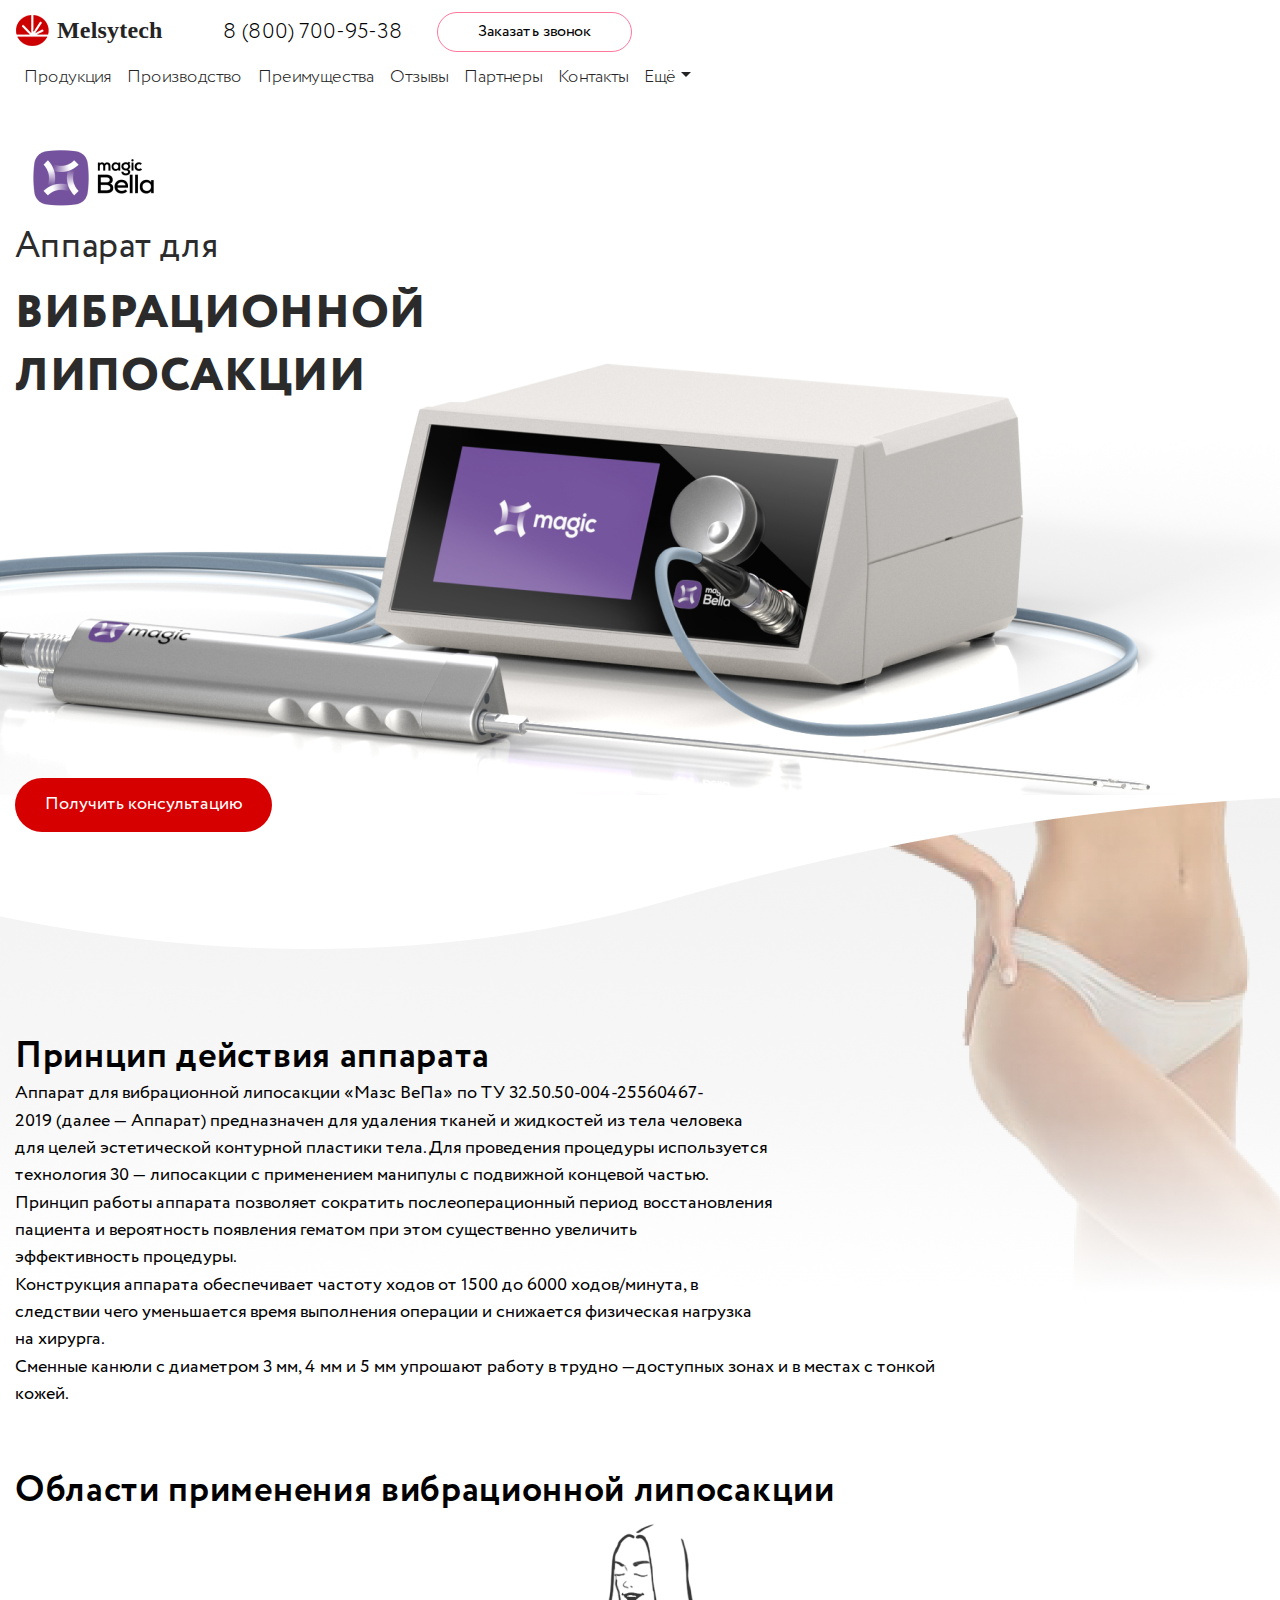
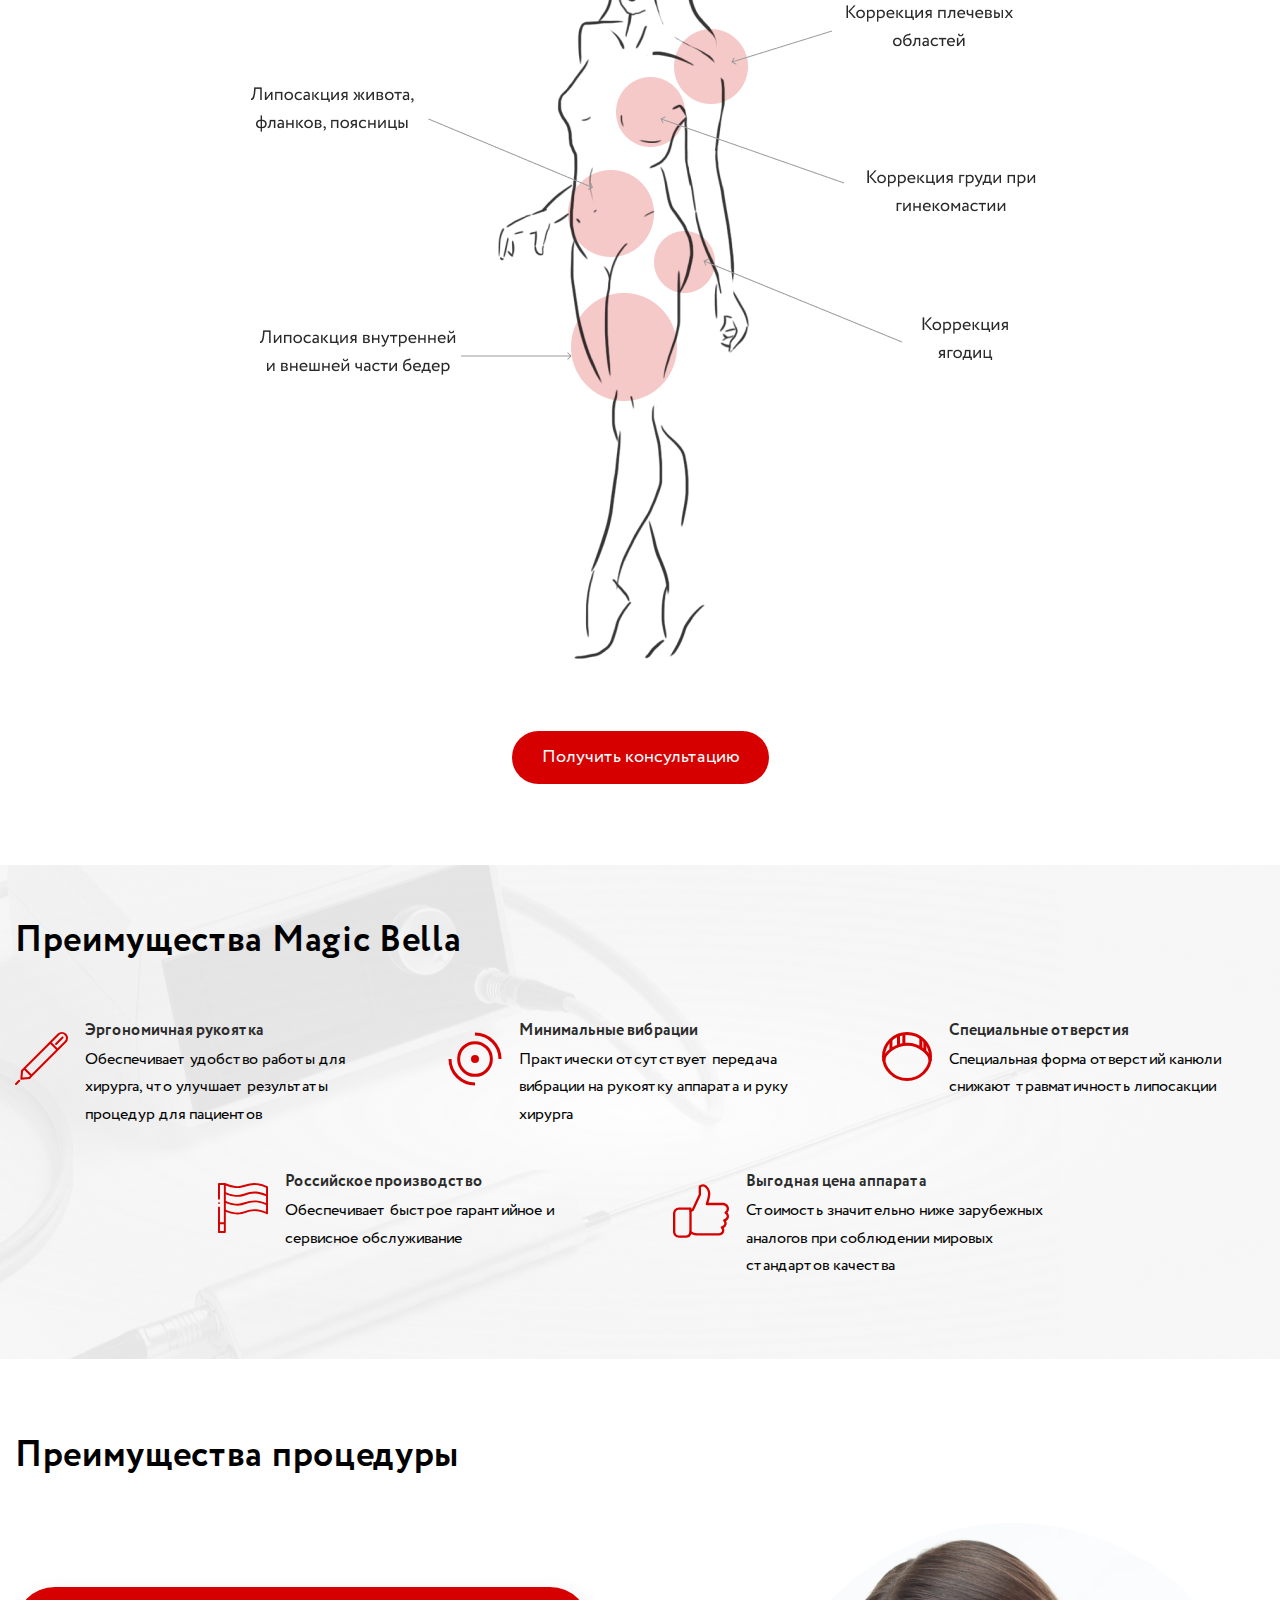
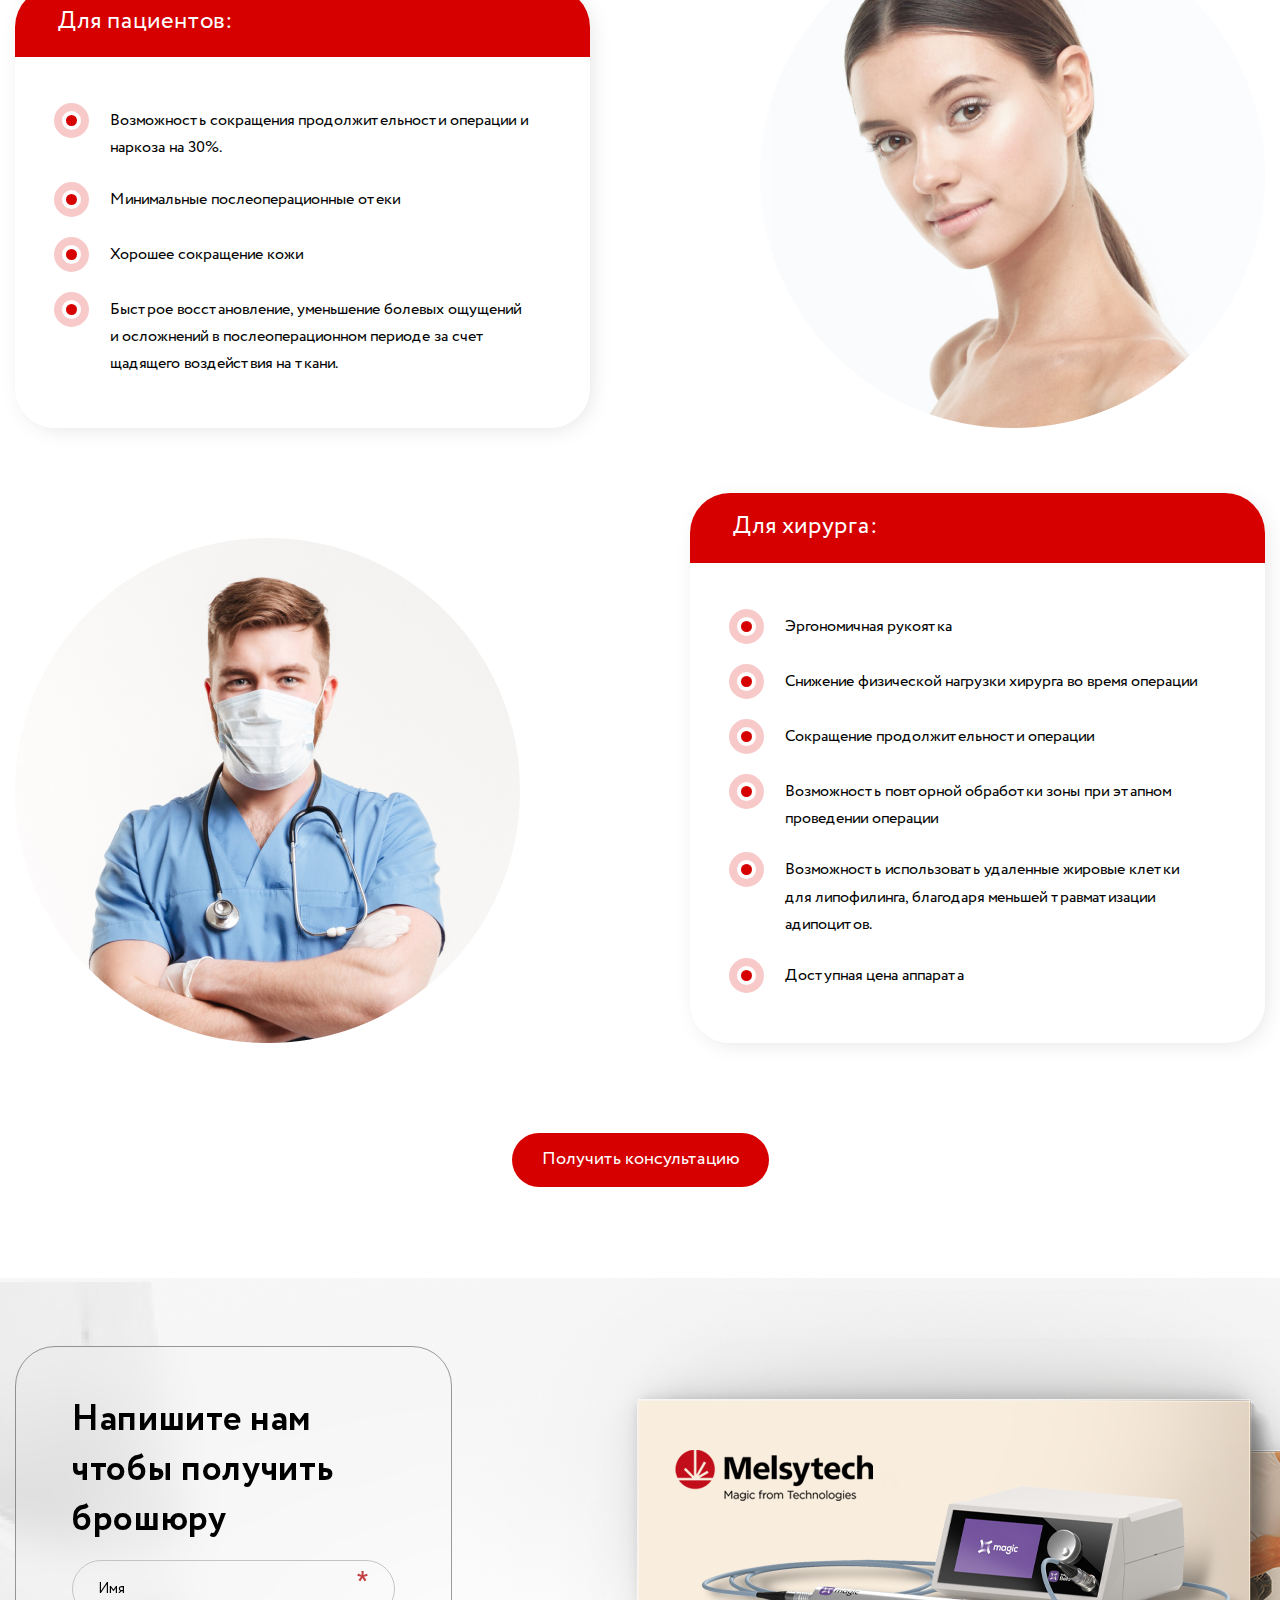
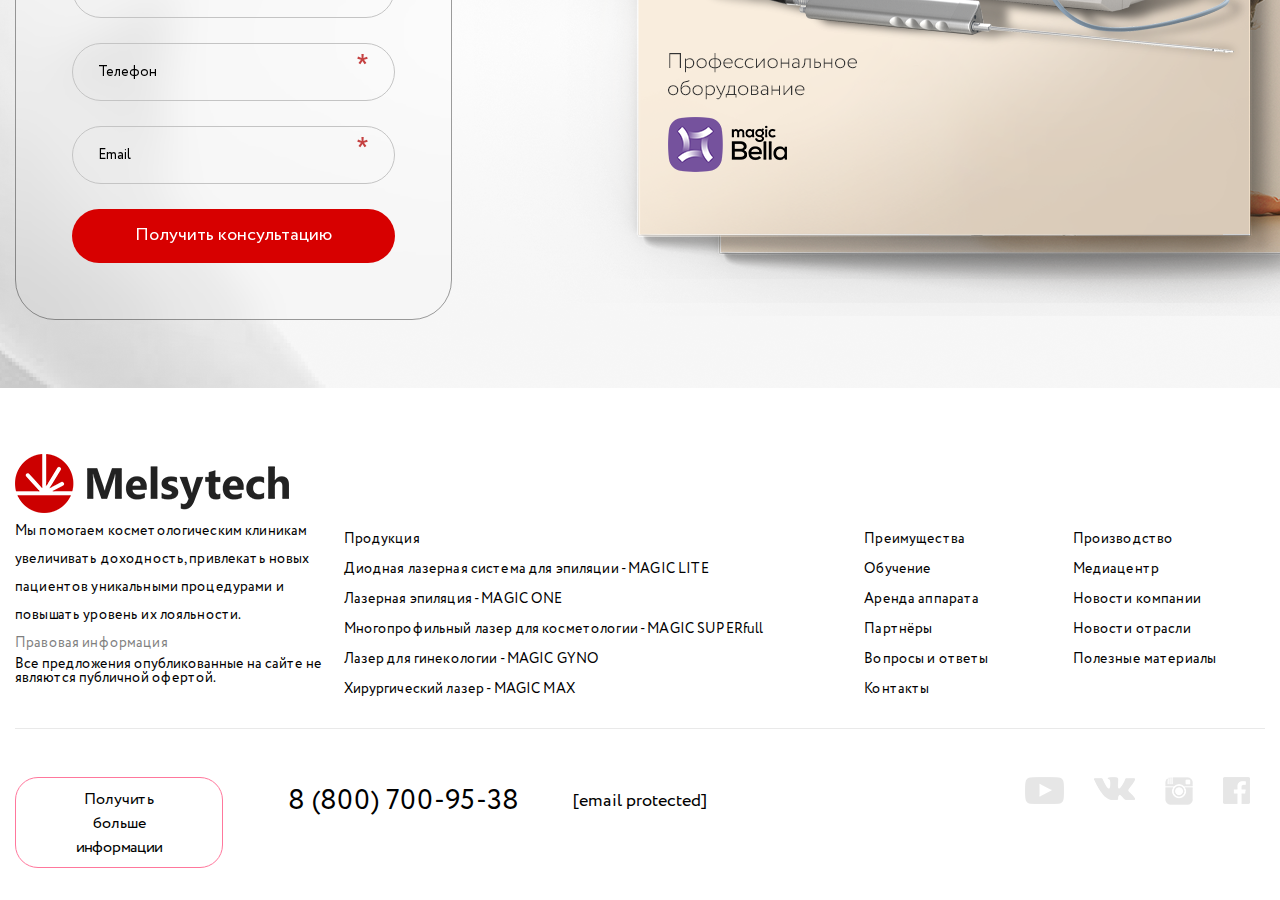
==== commit bf127d72: "add changes" ====
--- a/index.html
+++ b/index.html
@@ -176,7 +176,7 @@
 		<div class="area">
 			<div class="container">
 				<div class="area__wrapper">
-					<h2 class="area__title no-xl xs">
+					<h2 class="area__title">
 						Области применения вибрационной липосакции
 					</h2>
 					<picture>
@@ -230,12 +230,12 @@
 								</p>
 							</div>
 						</div>
-
-						<div class="btn__center">
-							<button type="button" class="btn btn-red area__btn">
-								Получить консультацию
-							</button>
-						</div>
+					</div>
+
+					<div class="btn__center">
+						<button type="button" class="btn btn-red area__btn">
+							Получить консультацию
+						</button>
 					</div>
 				</div>
 			</div>
@@ -449,7 +449,7 @@
 		<section class="contact">
 			<img src="./images/dest/contact__img--1.png" alt="Image" class="contact__img no-md">
 			<div class="container">
-				<img src="./images/dest/contact__img--1.png" alt="Image" class="contact__img no-xl md">
+				<img src="./images/dest/contact__img--mobile.png" alt="Image" class="contact__img no-xl md">
 				<div class="contact__inner">
 					<div class="contact__form">
 						<form action="/" class="form contact__form">
--- a/css/app.min.css
+++ b/css/app.min.css
@@ -1 +1 @@
-@font-face{font-family:Circe;font-style:normal;font-weight:300;src:local("Circe"),url(../fonts/Circe-Light.ttf) format("truetype")}@font-face{font-family:Circe;font-style:normal;font-weight:400;src:local("Circe"),url(../fonts/Circe-Regular.ttf) format("truetype")}@font-face{font-family:Circe;font-style:normal;font-weight:700;src:local("Circe"),url(../fonts/Circe-Bold.ttf) format("truetype")}@font-face{font-family:Circe;font-style:normal;font-weight:900;src:local("Circe"),url(../fonts/Circe-ExtraBold.ttf) format("truetype")}*{-webkit-box-sizing:border-box;box-sizing:border-box}a,abbr,acronym,address,applet,article,aside,audio,b,big,blockquote,body,canvas,caption,center,cite,code,dd,del,details,dfn,div,dl,dt,em,embed,fieldset,figcaption,figure,footer,form,h1,h2,h3,h4,h5,h6,header,hgroup,html,i,iframe,img,ins,kbd,label,legend,li,mark,menu,nav,object,ol,output,p,pre,q,ruby,s,samp,section,small,span,strike,strong,sub,summary,sup,table,tbody,td,tfoot,th,thead,time,tr,tt,u,ul,var,video{margin:0;padding:0;border:0;font-size:100%;font:inherit;vertical-align:baseline}article,aside,details,figcaption,figure,footer,header,hgroup,menu,nav,section{display:block}body{line-height:1}ol,ul{list-style:none}blockquote,q{quotes:none}blockquote:after,blockquote:before,q:after,q:before{content:"";content:none}table{border-collapse:collapse;border-spacing:0}html{overflow-x:hidden}img{max-width:100%;height:auto}.no-xl{display:none}@media (max-width:1199px){.no-md{display:none}.md{display:inline-block}}@media (max-width:767px){.no-xs{display:none}.xs{display:inline-block}}body{background:#fff;font-family:Circe,sans-serif;font-size:18px;color:#000;position:relative;overflow-x:hidden;min-width:320px}*{-webkit-box-sizing:border-box;box-sizing:border-box}.btn-red{background:#d70000;border-radius:55px;color:#fff;font-size:18px;font-style:normal;font-weight:400;line-height:120.9%;text-align:center;padding:15px 29px;width:auto;-webkit-transition:all .2s linear;-o-transition:all .2s linear;transition:all .2s linear}.btn-red:hover{background:#ad0202;color:#fff}.btn__center{display:-webkit-box;display:-ms-flexbox;display:flex;-webkit-box-align:center;-ms-flex-align:center;align-items:center;-webkit-box-pack:center;-ms-flex-pack:center;justify-content:center}.menu--main li a{font-family:Circe;font-weight:300;-webkit-box-shadow:none;box-shadow:none}.menu--main li span.nav-link{font-family:Circe;font-weight:300;-webkit-box-shadow:none;box-shadow:none}.intro{height:80vh;background:url(../images/dest/intro.png) no-repeat bottom right;padding-top:40px;position:relative}.intro__bg{position:absolute;right:0;bottom:0;z-index:-1}.intro__suptitle{font-weight:400;font-size:36px;line-height:120.9%;color:#2b2b2b;margin-bottom:15px}.intro__title{font-weight:800;font-size:46px;line-height:136.4%;text-transform:uppercase;color:#2b2b2b}.intro__btn{margin-top:290px}.principle{background:url(../images/dest/principle.png) no-repeat center top}.principle .container{height:100%}.principle__inner{height:100%;padding-top:240px;padding-bottom:40px}.principle__title{font-weight:700;font-size:36px;line-height:120.9%;color:#000;margin-bottom:2px}.principle__text{font-weight:400;font-size:18px;line-height:152.9%;color:#000;max-width:970px}.area{padding-top:120px;padding-bottom:180px}.area__wrapper{text-align:center}.benefits{background:url(../images/dest/benefits.png) no-repeat center;padding-top:54px;padding-bottom:80px}.benefits__title{font-weight:700;font-size:36px;line-height:120.9%;margin-bottom:54px;color:#000}.benefits__item{display:-webkit-box;display:-ms-flexbox;display:flex;-webkit-box-align:start;-ms-flex-align:start;align-items:flex-start;-webkit-box-pack:start;-ms-flex-pack:start;justify-content:flex-start}.benefits__icon{margin-top:15px;margin-right:17px}.benefits__item__title{font-weight:700;font-size:16px;line-height:171.9%;color:#2b2b2b;margin-bottom:2px}.benefits__item__description{max-width:316px;font-size:16px;line-height:171.9%;color:#000}.benefits__line{display:-webkit-box;display:-ms-flexbox;display:flex;-webkit-box-align:start;-ms-flex-align:start;align-items:flex-start;-webkit-box-pack:justify;-ms-flex-pack:justify;justify-content:space-between}.benefits__line--two{margin-top:40px;-webkit-box-pack:center;-ms-flex-pack:center;justify-content:center}.benefits__line--two .benefits__item{margin:0 36px}.advantages{padding-top:75px;padding-bottom:89px}.advantages__title{font-weight:700;font-size:36px;line-height:120.9%;color:#000;margin-bottom:45px}.advantages__item{display:-webkit-box;display:-ms-flexbox;display:flex;-webkit-box-align:center;-ms-flex-align:center;align-items:center;-webkit-box-pack:justify;-ms-flex-pack:justify;justify-content:space-between;margin-bottom:65px}.advantages__item:last-child{margin-bottom:0}.advantages__info{width:46%;border-radius:40px;-webkit-box-shadow:4px 4px 25px -7px rgba(0,0,0,.15);box-shadow:4px 4px 25px -7px rgba(0,0,0,.15)}.advanages__header{height:70px;width:100%;background:#d70000;border-radius:40px 40px 0 0;display:-webkit-box;display:-ms-flexbox;display:flex;-webkit-box-align:center;-ms-flex-align:center;align-items:center;-webkit-box-pack:start;-ms-flex-pack:start;justify-content:flex-start;padding-left:43px}.advantages__infO__title{font-weight:400;font-size:24px;line-height:152.9%;color:#fff}.advantages__list{width:100%;background:#fff;padding-top:46px;padding-left:39px;padding-bottom:50px;padding-right:59px;border-radius:0 0 40px 40px}.advantages__list__item{display:-webkit-box;display:-ms-flexbox;display:flex;-webkit-box-align:start;-ms-flex-align:start;align-items:flex-start;-webkit-box-pack:start;-ms-flex-pack:start;justify-content:flex-start;margin-bottom:20px}.advantages__list__item:last-child{margin-bottom:0}.advantages__list__text{font-weight:400;font-size:16px;line-height:171.9%;color:#000;padding-top:4px;margin-left:21px}.advantages__btn{margin-top:90px}.contact{background:url(../images/dest/contact.png) no-repeat center;position:relative;padding:70px 0}.contact__img{position:absolute;top:45%;left:37vw;-webkit-transform:translate(0,-50%);-ms-transform:translate(0,-50%);transform:translate(0,-50%);z-index:5}.form{border:1px solid rgba(0,0,0,.38);-webkit-box-sizing:border-box;box-sizing:border-box;-webkit-backdrop-filter:blur(20px);backdrop-filter:blur(20px);border-radius:40px;max-width:437px;padding:56px;padding-top:48px}.form__title{font-weight:700;font-size:36px;line-height:50px;color:#000;margin-bottom:15px}.form__item{position:relative;margin-bottom:25px}.form__star{position:absolute;top:10px;right:27px}.form__input{width:100%;background:0 0;border:1px solid #c4c4c4;-webkit-box-sizing:border-box;box-sizing:border-box;border-radius:40px;height:58px;padding-left:25px;font-family:Circe;font-style:normal;font-weight:400;font-size:14px;line-height:50px;color:#000}.form__input::-webkit-input-placeholder{font-family:Circe;font-style:normal;font-weight:400;font-size:14px;line-height:50px;color:#000}.form__input::-moz-placeholder{font-family:Circe;font-style:normal;font-weight:400;font-size:14px;line-height:50px;color:#000}.form__input:-ms-input-placeholder{font-family:Circe;font-style:normal;font-weight:400;font-size:14px;line-height:50px;color:#000}.form__input::-ms-input-placeholder{font-family:Circe;font-style:normal;font-weight:400;font-size:14px;line-height:50px;color:#000}.form__input::placeholder{font-family:Circe;font-style:normal;font-weight:400;font-size:14px;line-height:50px;color:#000}.form__input:focus{outline:0}.contact__btn{width:100%}.footer__main{background:0 0!important}@media (max-width:1199px){.intro{background-size:contain}.advantages{padding:53px 0}.advantages__item{-webkit-box-orient:vertical;-webkit-box-direction:normal;-ms-flex-direction:column;flex-direction:column}.advantages__photo{-webkit-box-ordinal-group:2;-ms-flex-order:1;order:1;margin-bottom:27px}.advantages__info{-webkit-box-ordinal-group:3;-ms-flex-order:2;order:2}.advantages__info{width:100%}.advantages__btn{margin-top:45px}.advantages__list{padding-left:18px;padding-right:18px;padding-bottom:37px;padding-top:37px}.contact{background:url(../images/dest/contact--mobile.png) no-repeat center;background-size:cover;padding-top:0;padding-bottom:44px}.contact__img{position:static;-webkit-transform:none;-ms-transform:none;transform:none}.form{padding:0;max-width:100%;border:none;-webkit-backdrop-filter:none;backdrop-filter:none}}@media (max-width:767px){.intro{padding-top:51px;height:580px;background:url(../images/dest/intro--mobile.png) no-repeat bottom center}.intro__suptitle{font-size:24px;line-height:120.9%;margin-bottom:0}.intro__title{font-weight:800;font-size:36px;line-height:136.4%}.intro__btn{margin-top:29px}.principle{background:url(../images/dest/principle--mobile.png) no-repeat center bottom;height:1555px}.principle__inner{padding-top:61px}.principle__title{margin-bottom:33px;font-size:30px}.area{padding-top:11px;padding-bottom:53px}.area__title{font-weight:700;font-size:30px;line-height:120.9%;margin-bottom:49px;color:#000;text-align:left}.area__item{display:-webkit-box;display:-ms-flexbox;display:flex;-webkit-box-align:start;-ms-flex-align:start;align-items:flex-start;-webkit-box-pack:start;-ms-flex-pack:start;justify-content:flex-start;margin-bottom:24px}.area__item:last-child{margin-bottom:0}.area__box{padding-top:44px;text-align:left}.area__number{font-size:36px;line-height:120.9%;color:#c54141}.area__text{font-size:18px;line-height:152.9%;color:#2b2b2b;margin-left:43px}.area__btn{margin-top:37px}.benefits{background:url(../images/dest/benefits--mobile.png) no-repeat center;background-size:cover;padding-top:54px;padding-bottom:0}.benefits__title{font-size:30px;line-height:120.9%;margin-bottom:45px}.benefits__line{-ms-flex-wrap:wrap;flex-wrap:wrap}.benefits__line--two{margin:0}.benefits__line--two .benefits__item{margin:0;margin-bottom:41px}.benefits__item{width:100%;margin-bottom:41px}.advantages__title{font-size:30px;line-height:120.9%}.form__title{font-size:36px;line-height:50px}}+@font-face{font-family:Circe;font-style:normal;font-weight:300;src:local("Circe"),url(../fonts/Circe-Light.ttf) format("truetype")}@font-face{font-family:Circe;font-style:normal;font-weight:400;src:local("Circe"),url(../fonts/Circe-Regular.ttf) format("truetype")}@font-face{font-family:Circe;font-style:normal;font-weight:700;src:local("Circe"),url(../fonts/Circe-Bold.ttf) format("truetype")}@font-face{font-family:Circe;font-style:normal;font-weight:900;src:local("Circe"),url(../fonts/Circe-ExtraBold.ttf) format("truetype")}*{-webkit-box-sizing:border-box;box-sizing:border-box}a,abbr,acronym,address,applet,article,aside,audio,b,big,blockquote,body,canvas,caption,center,cite,code,dd,del,details,dfn,div,dl,dt,em,embed,fieldset,figcaption,figure,footer,form,h1,h2,h3,h4,h5,h6,header,hgroup,html,i,iframe,img,ins,kbd,label,legend,li,mark,menu,nav,object,ol,output,p,pre,q,ruby,s,samp,section,small,span,strike,strong,sub,summary,sup,table,tbody,td,tfoot,th,thead,time,tr,tt,u,ul,var,video{margin:0;padding:0;border:0;font-size:100%;font:inherit;vertical-align:baseline}article,aside,details,figcaption,figure,footer,header,hgroup,menu,nav,section{display:block}body{line-height:1}ol,ul{list-style:none}blockquote,q{quotes:none}blockquote:after,blockquote:before,q:after,q:before{content:"";content:none}table{border-collapse:collapse;border-spacing:0}html{overflow-x:hidden}img{max-width:100%;height:auto}.no-xl{display:none}@media (max-width:1199px){.no-md{display:none}.md{display:inline-block}}@media (max-width:767px){.no-xs{display:none}.xs{display:inline-block}}body{background:#fff;font-family:Circe,sans-serif;font-size:18px;color:#000;position:relative;overflow-x:hidden;min-width:320px}*{-webkit-box-sizing:border-box;box-sizing:border-box}.btn-red{background:#d70000;border-radius:55px;color:#fff;font-size:18px;font-style:normal;font-weight:400;line-height:120.9%;text-align:center;padding:15px 29px;width:auto;-webkit-transition:all .2s linear;-o-transition:all .2s linear;transition:all .2s linear}.btn-red:hover{background:#ad0202;color:#fff}.btn__center{display:-webkit-box;display:-ms-flexbox;display:flex;-webkit-box-align:center;-ms-flex-align:center;align-items:center;-webkit-box-pack:center;-ms-flex-pack:center;justify-content:center}.menu--main li a{font-family:Circe;font-weight:300;-webkit-box-shadow:none;box-shadow:none}.menu--main li span.nav-link{font-family:Circe;font-weight:300;-webkit-box-shadow:none;box-shadow:none}.intro{height:80vh;background:url(../images/dest/intro.png) no-repeat bottom right;padding-top:40px;position:relative}.intro__bg{position:absolute;right:0;bottom:0;z-index:-1}.intro__suptitle{font-weight:400;font-size:36px;line-height:120.9%;color:#2b2b2b;margin-bottom:15px}.intro__title{font-weight:800;font-size:46px;line-height:136.4%;text-transform:uppercase;color:#2b2b2b}.intro__btn{margin-top:290px}.principle{background:url(../images/dest/principle.png) no-repeat center top}.principle .container{height:100%}.principle__inner{height:100%;padding-top:240px;padding-bottom:40px}.principle__title{font-weight:700;font-size:36px;line-height:120.9%;color:#000;margin-bottom:2px}.principle__text{font-weight:400;font-size:18px;line-height:152.9%;color:#000;max-width:970px}.area{padding-top:20px;padding-bottom:81px}.area__wrapper{text-align:center}.area__title{font-weight:700;font-size:36px;line-height:120.9%;color:#000;text-align:left}.area__btn{margin-top:55px}.benefits{background:url(../images/dest/benefits.png) no-repeat center;padding-top:54px;padding-bottom:80px}.benefits__title{font-weight:700;font-size:36px;line-height:120.9%;margin-bottom:54px;color:#000}.benefits__item{display:-webkit-box;display:-ms-flexbox;display:flex;-webkit-box-align:start;-ms-flex-align:start;align-items:flex-start;-webkit-box-pack:start;-ms-flex-pack:start;justify-content:flex-start}.benefits__icon{margin-top:15px;margin-right:17px}.benefits__item__title{font-weight:700;font-size:16px;line-height:171.9%;color:#2b2b2b;margin-bottom:2px}.benefits__item__description{max-width:316px;font-size:16px;line-height:171.9%;color:#000}.benefits__line{display:-webkit-box;display:-ms-flexbox;display:flex;-webkit-box-align:start;-ms-flex-align:start;align-items:flex-start;-webkit-box-pack:justify;-ms-flex-pack:justify;justify-content:space-between}.benefits__line--two{margin-top:40px;-webkit-box-pack:center;-ms-flex-pack:center;justify-content:center}.benefits__line--two .benefits__item{margin:0 36px}.advantages{padding-top:75px;padding-bottom:89px}.advantages__title{font-weight:700;font-size:36px;line-height:120.9%;color:#000;margin-bottom:45px}.advantages__item{display:-webkit-box;display:-ms-flexbox;display:flex;-webkit-box-align:end;-ms-flex-align:end;align-items:flex-end;-webkit-box-pack:justify;-ms-flex-pack:justify;justify-content:space-between;margin-bottom:65px}.advantages__item:last-child{margin-bottom:0}.advantages__info{width:46%;border-radius:40px;-webkit-box-shadow:4px 4px 25px -7px rgba(0,0,0,.15);box-shadow:4px 4px 25px -7px rgba(0,0,0,.15)}.advanages__header{height:70px;width:100%;background:#d70000;border-radius:40px 40px 0 0;display:-webkit-box;display:-ms-flexbox;display:flex;-webkit-box-align:center;-ms-flex-align:center;align-items:center;-webkit-box-pack:start;-ms-flex-pack:start;justify-content:flex-start;padding-left:43px}.advantages__infO__title{font-weight:400;font-size:24px;line-height:152.9%;color:#fff}.advantages__list{width:100%;background:#fff;padding-top:46px;padding-left:39px;padding-bottom:50px;padding-right:59px;border-radius:0 0 40px 40px}.advantages__list__item{display:-webkit-box;display:-ms-flexbox;display:flex;-webkit-box-align:start;-ms-flex-align:start;align-items:flex-start;-webkit-box-pack:start;-ms-flex-pack:start;justify-content:flex-start;margin-bottom:20px}.advantages__list__item:last-child{margin-bottom:0}.advantages__list__text{font-weight:400;font-size:16px;line-height:171.9%;color:#000;padding-top:4px;margin-left:21px}.advantages__btn{margin-top:90px}.contact{background:url(../images/dest/contact.png) no-repeat center;position:relative;padding:70px 0}.contact__img{position:absolute;top:45%;left:37vw;-webkit-transform:translate(0,-50%);-ms-transform:translate(0,-50%);transform:translate(0,-50%);z-index:5}.form{border:1px solid rgba(0,0,0,.38);-webkit-box-sizing:border-box;box-sizing:border-box;-webkit-backdrop-filter:blur(20px);backdrop-filter:blur(20px);border-radius:40px;max-width:437px;padding:56px;padding-top:48px}.form__title{font-weight:700;font-size:36px;line-height:50px;color:#000;margin-bottom:15px}.form__item{position:relative;margin-bottom:25px}.form__star{position:absolute;top:10px;right:27px}.form__input{width:100%;background:0 0;border:1px solid #c4c4c4;-webkit-box-sizing:border-box;box-sizing:border-box;border-radius:40px;height:58px;padding-left:25px;font-family:Circe;font-style:normal;font-weight:400;font-size:14px;line-height:50px;color:#000}.form__input::-webkit-input-placeholder{font-family:Circe;font-style:normal;font-weight:400;font-size:14px;line-height:50px;color:#000}.form__input::-moz-placeholder{font-family:Circe;font-style:normal;font-weight:400;font-size:14px;line-height:50px;color:#000}.form__input:-ms-input-placeholder{font-family:Circe;font-style:normal;font-weight:400;font-size:14px;line-height:50px;color:#000}.form__input::-ms-input-placeholder{font-family:Circe;font-style:normal;font-weight:400;font-size:14px;line-height:50px;color:#000}.form__input::placeholder{font-family:Circe;font-style:normal;font-weight:400;font-size:14px;line-height:50px;color:#000}.form__input:focus{outline:0}.contact__btn{width:100%}.footer__main{background:0 0!important}@media (max-width:1199px){.intro{background-size:contain}.advantages{padding:53px 0}.advantages__item{-webkit-box-orient:vertical;-webkit-box-direction:normal;-ms-flex-direction:column;flex-direction:column;-webkit-box-align:center;-ms-flex-align:center;align-items:center}.advantages__photo{-webkit-box-ordinal-group:2;-ms-flex-order:1;order:1;margin-bottom:27px}.advantages__info{-webkit-box-ordinal-group:3;-ms-flex-order:2;order:2}.advantages__info{width:100%}.advantages__btn{margin-top:45px}.advantages__list{padding-left:18px;padding-right:18px;padding-bottom:37px;padding-top:37px}.contact{background:url(../images/dest/contact--mobile.png) no-repeat center;background-size:cover;padding-top:0;padding-bottom:44px}.contact__img{position:static;-webkit-transform:none;-ms-transform:none;transform:none}.contact__img.md{display:block;margin:0 auto}.form{padding:0;max-width:100%;border:none;-webkit-backdrop-filter:none;backdrop-filter:none}}@media (max-width:1280px){.intro{height:700px}.intro__btn{margin-top:370px}}@media (max-width:767px){.intro{padding-top:51px;height:580px;background:url(../images/dest/intro--mobile.png) no-repeat bottom center}.intro__suptitle{font-size:24px;line-height:120.9%;margin-bottom:0}.intro__title{font-weight:800;font-size:36px;line-height:136.4%}.intro__btn{margin-top:29px}.principle{background:url(../images/dest/principle--mobile.png) no-repeat center bottom;background-size:cover;height:1555px}.principle__inner{padding-top:61px}.principle__title{margin-bottom:33px;font-size:30px}.area{padding-top:11px;padding-bottom:53px}.area__title{font-weight:700;font-size:30px;line-height:120.9%;margin-bottom:49px;color:#000;text-align:left}.area__item{display:-webkit-box;display:-ms-flexbox;display:flex;-webkit-box-align:start;-ms-flex-align:start;align-items:flex-start;-webkit-box-pack:start;-ms-flex-pack:start;justify-content:flex-start;margin-bottom:24px}.area__item:last-child{margin-bottom:0}.area__box{padding-top:10px;text-align:left}.area__number{font-size:36px;line-height:120.9%;color:#c54141}.area__text{font-size:18px;line-height:152.9%;color:#2b2b2b;margin-left:43px}.area__btn{margin-top:37px}.benefits{background:url(../images/dest/benefits--mobile.png) no-repeat center;background-size:cover;padding-top:54px;padding-bottom:0}.benefits__title{font-size:30px;line-height:120.9%;margin-bottom:45px}.benefits__line{-ms-flex-wrap:wrap;flex-wrap:wrap}.benefits__line--two{margin:0}.benefits__line--two .benefits__item{margin:0;margin-bottom:41px}.benefits__item{width:100%;margin-bottom:41px}.advantages__title{font-size:30px;line-height:120.9%}.form__title{font-size:36px;line-height:50px}.contact__img.md{width:100%}}